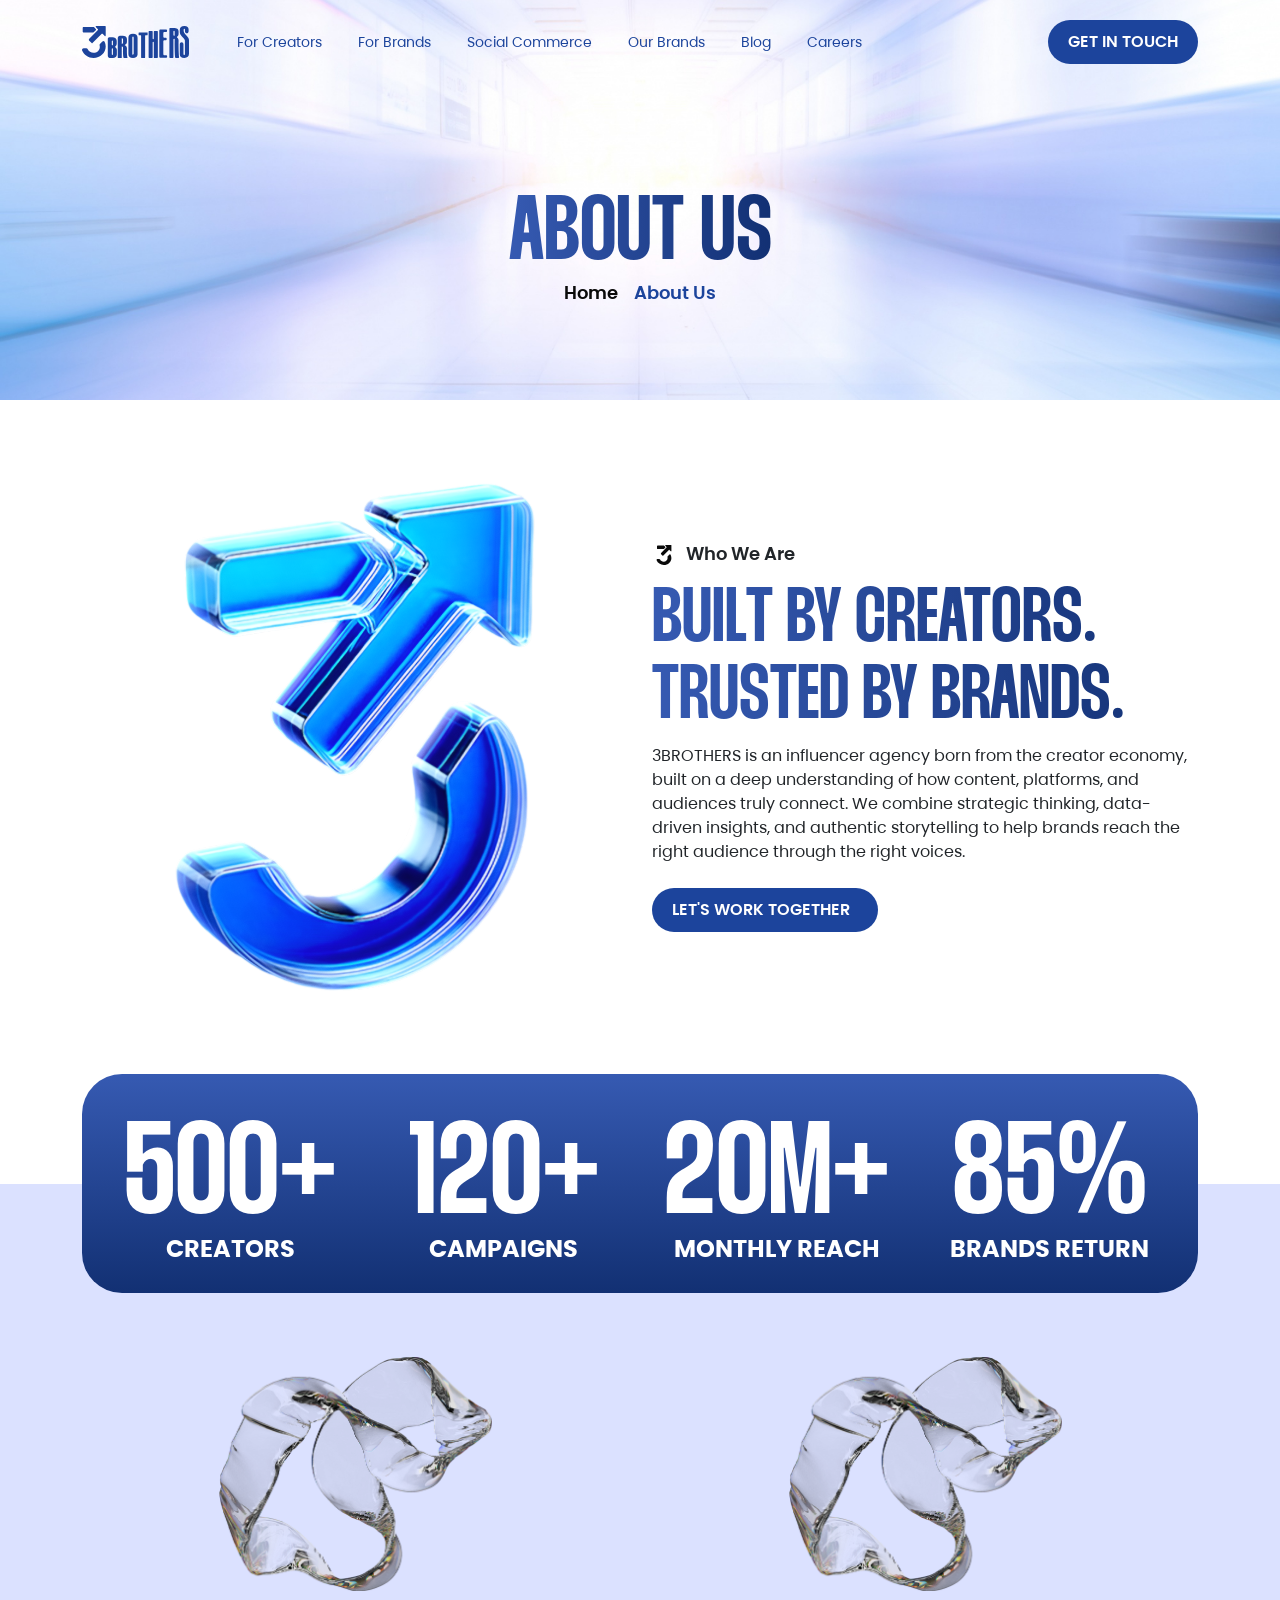
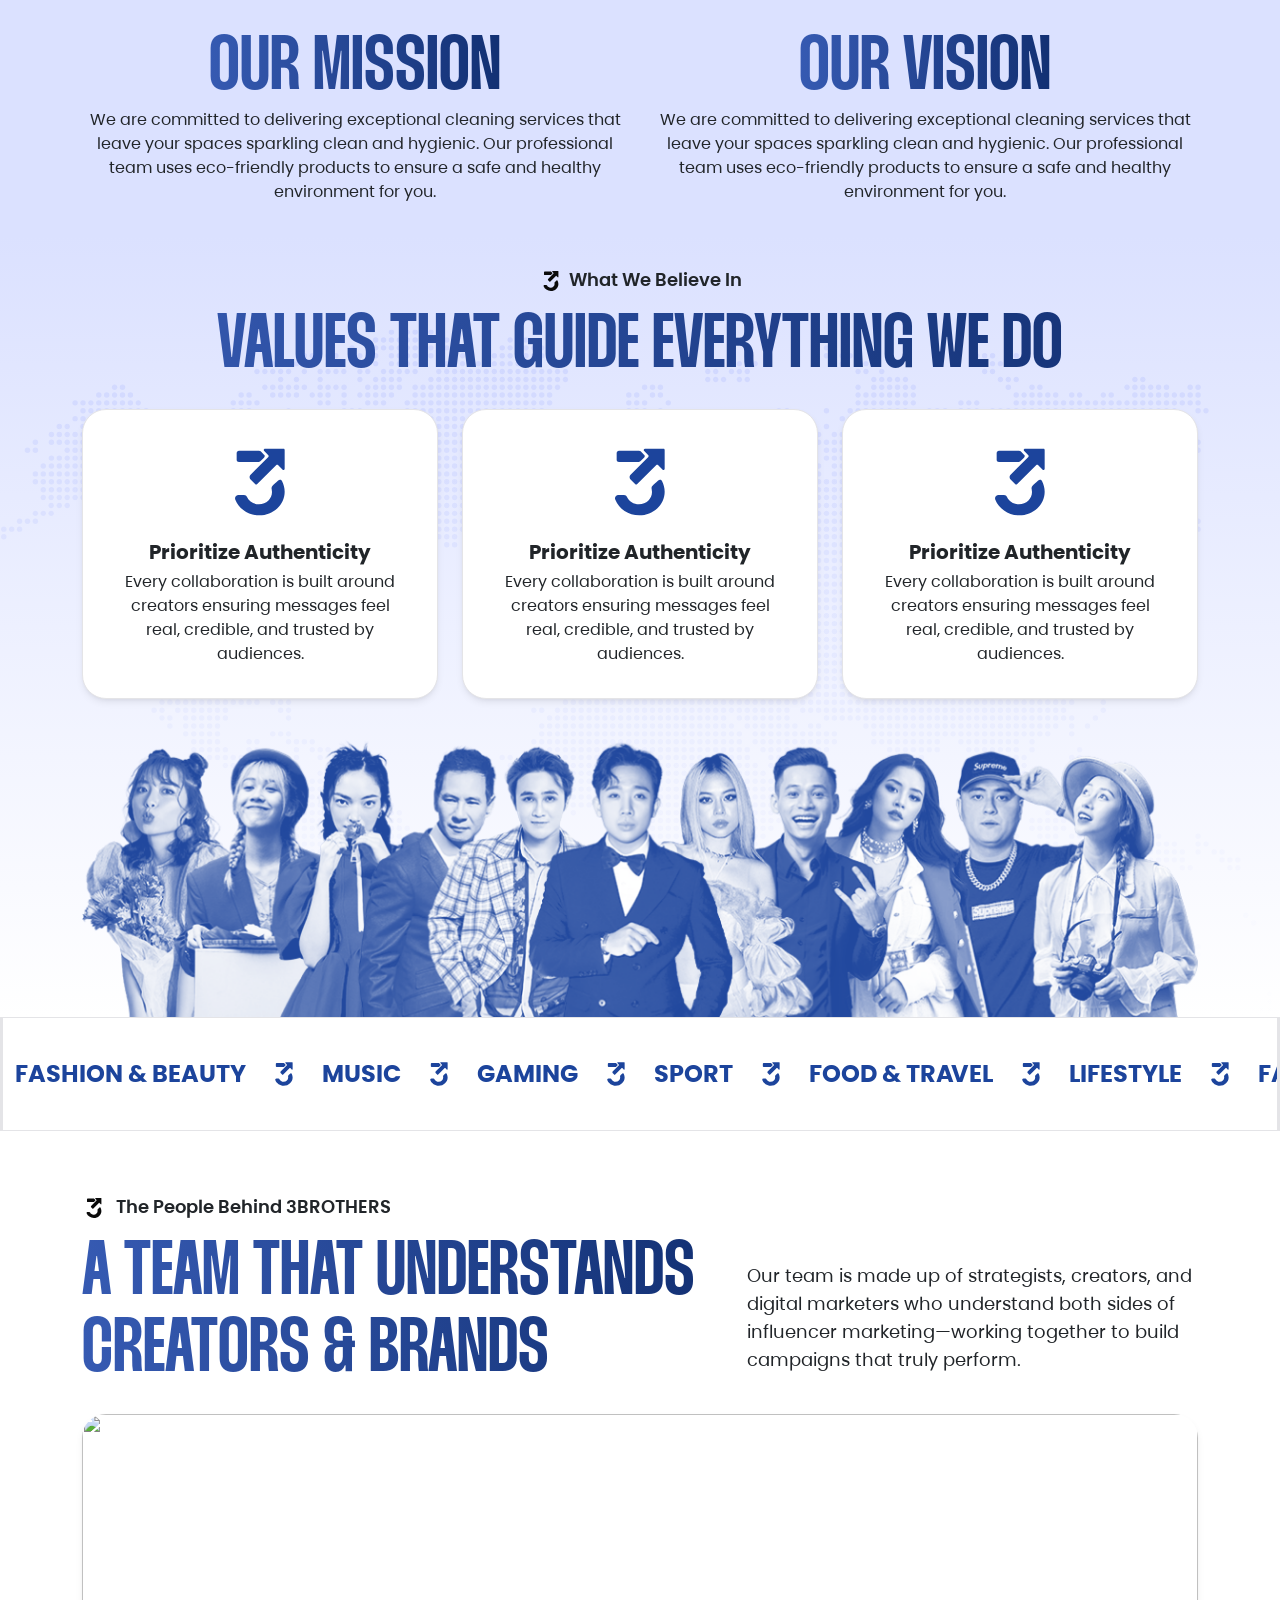
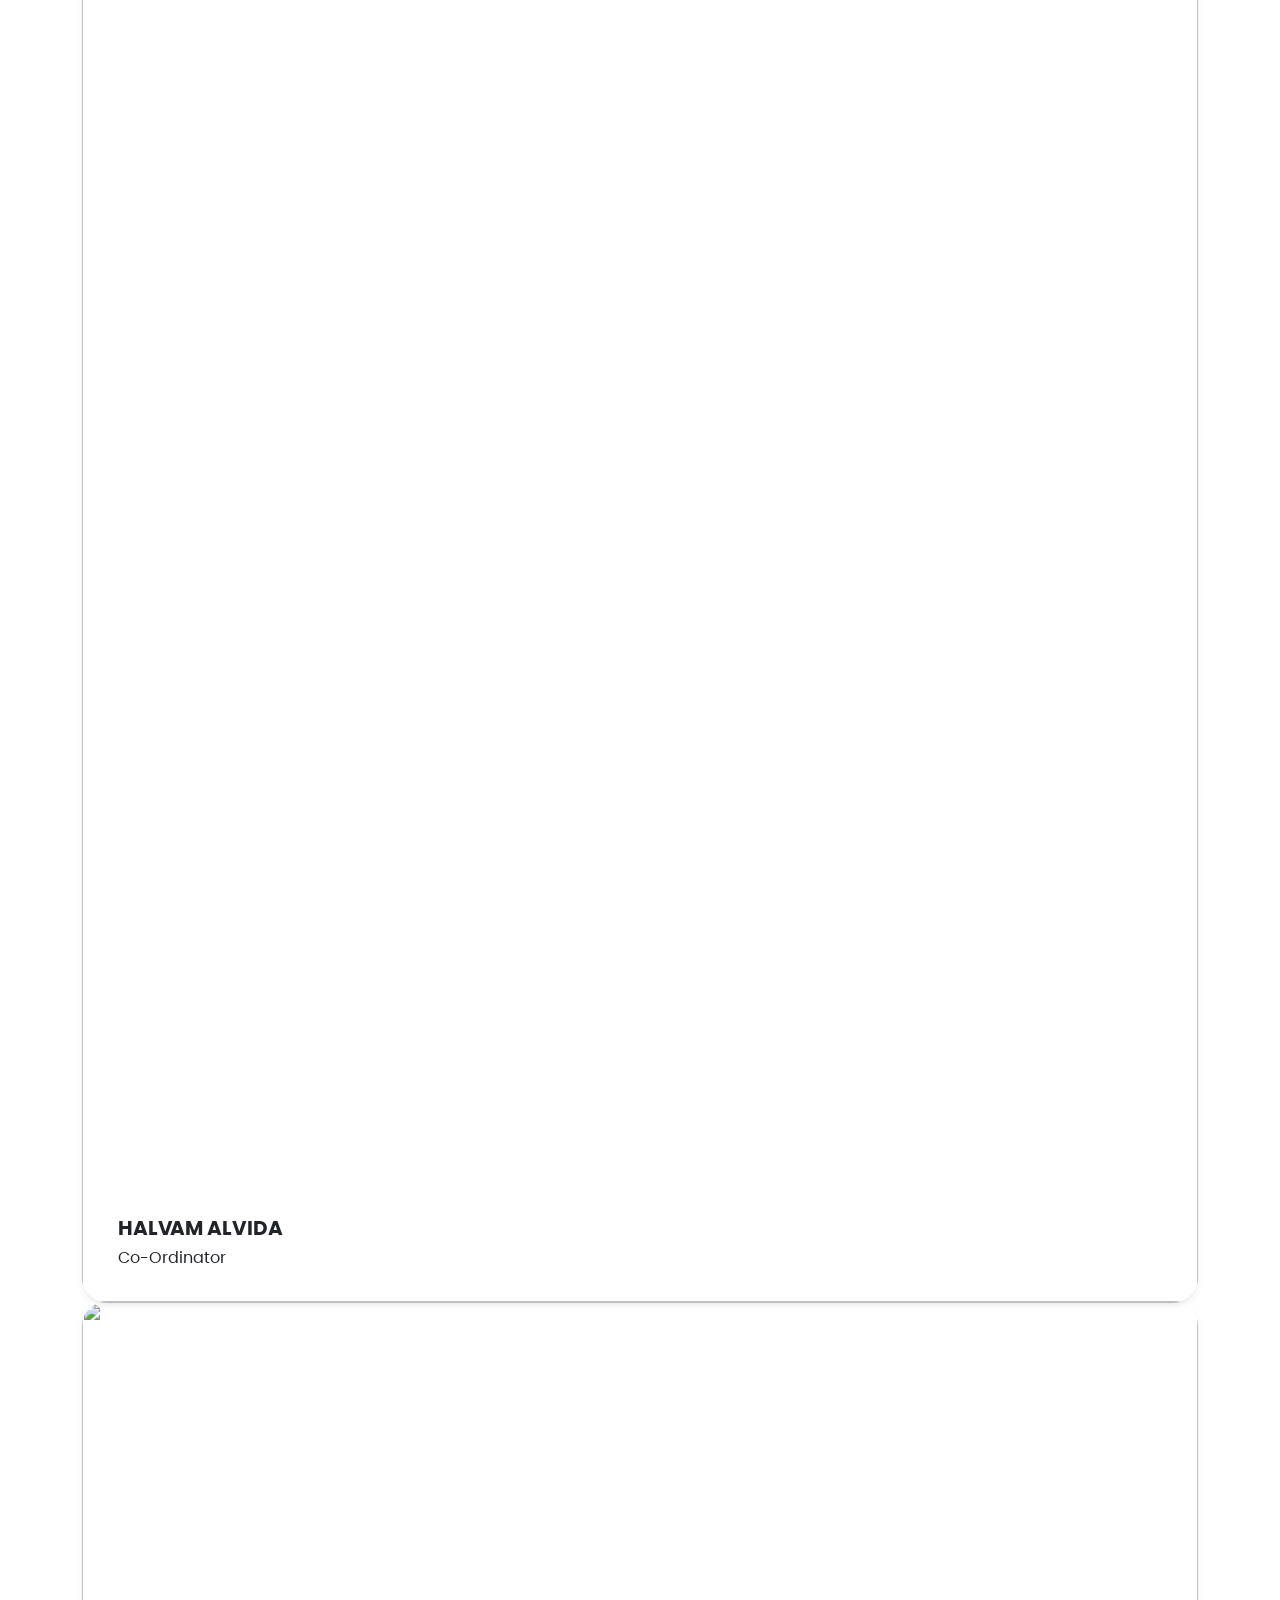
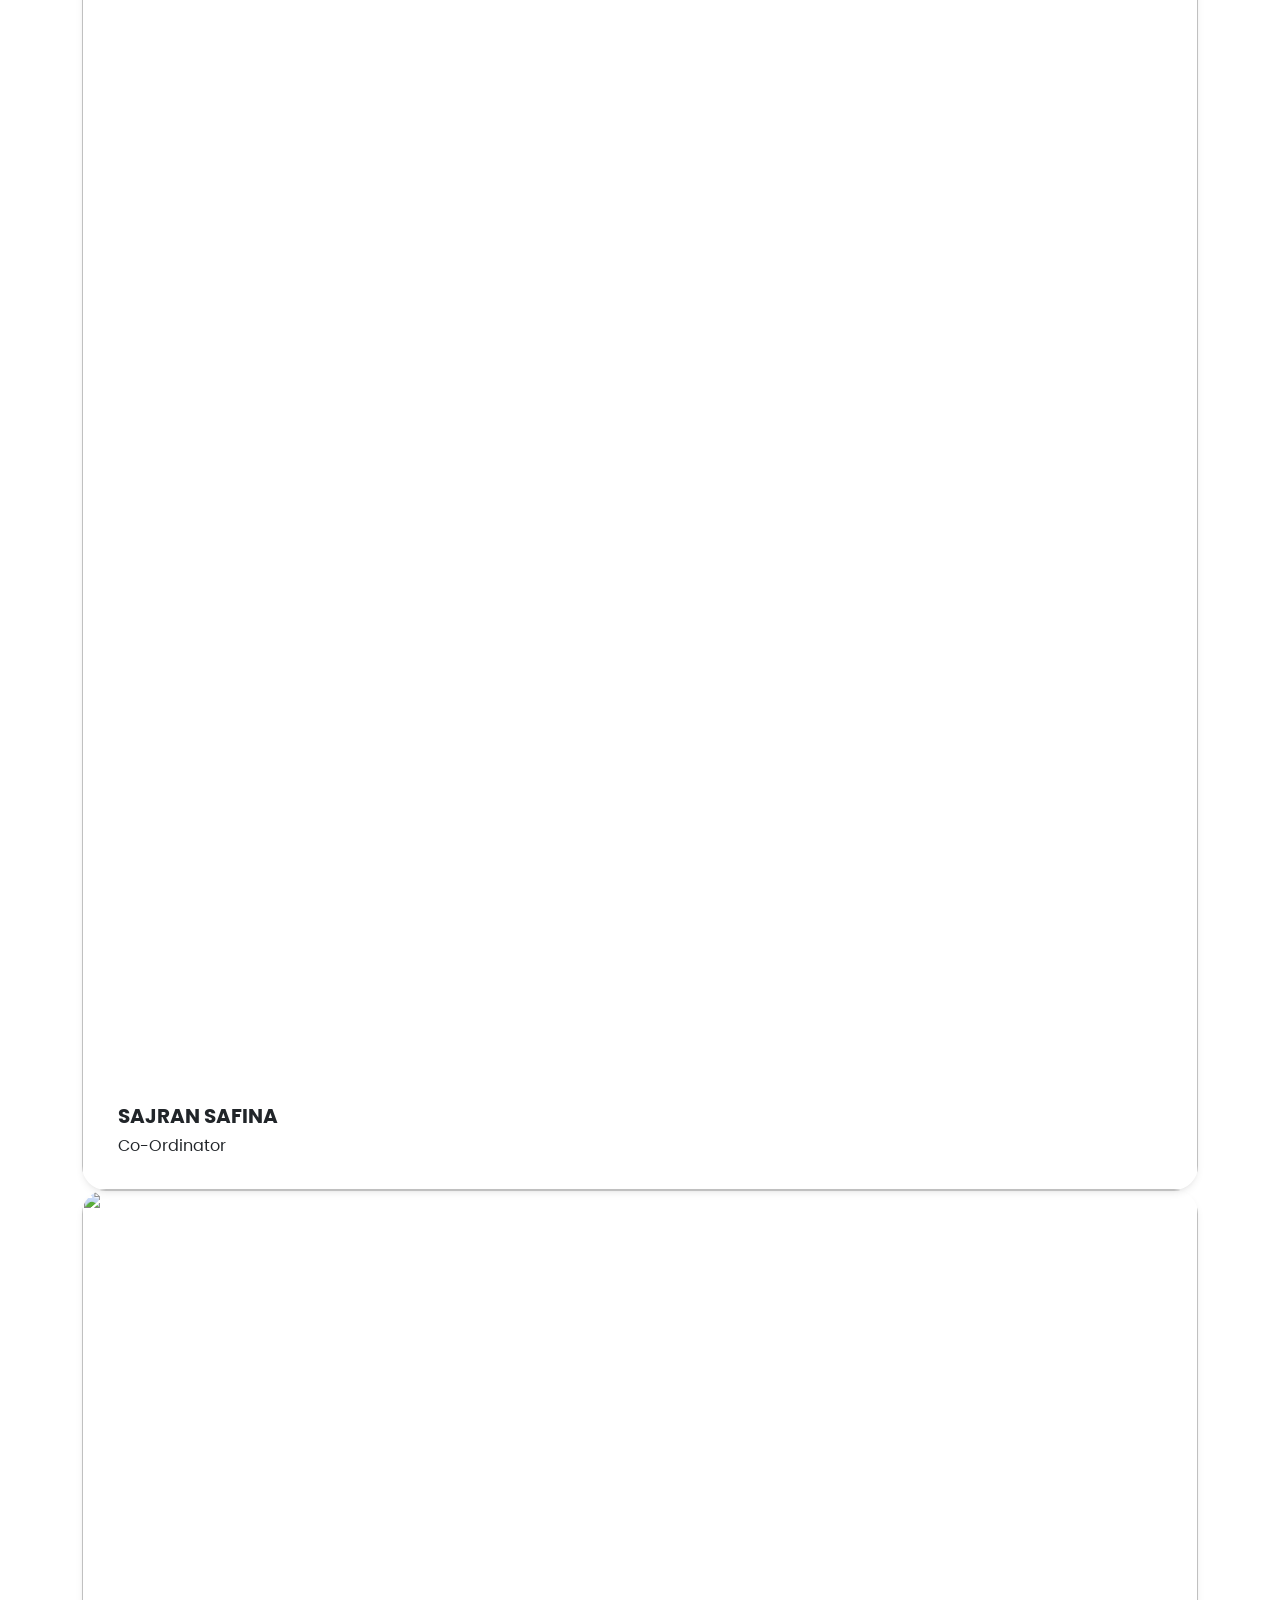
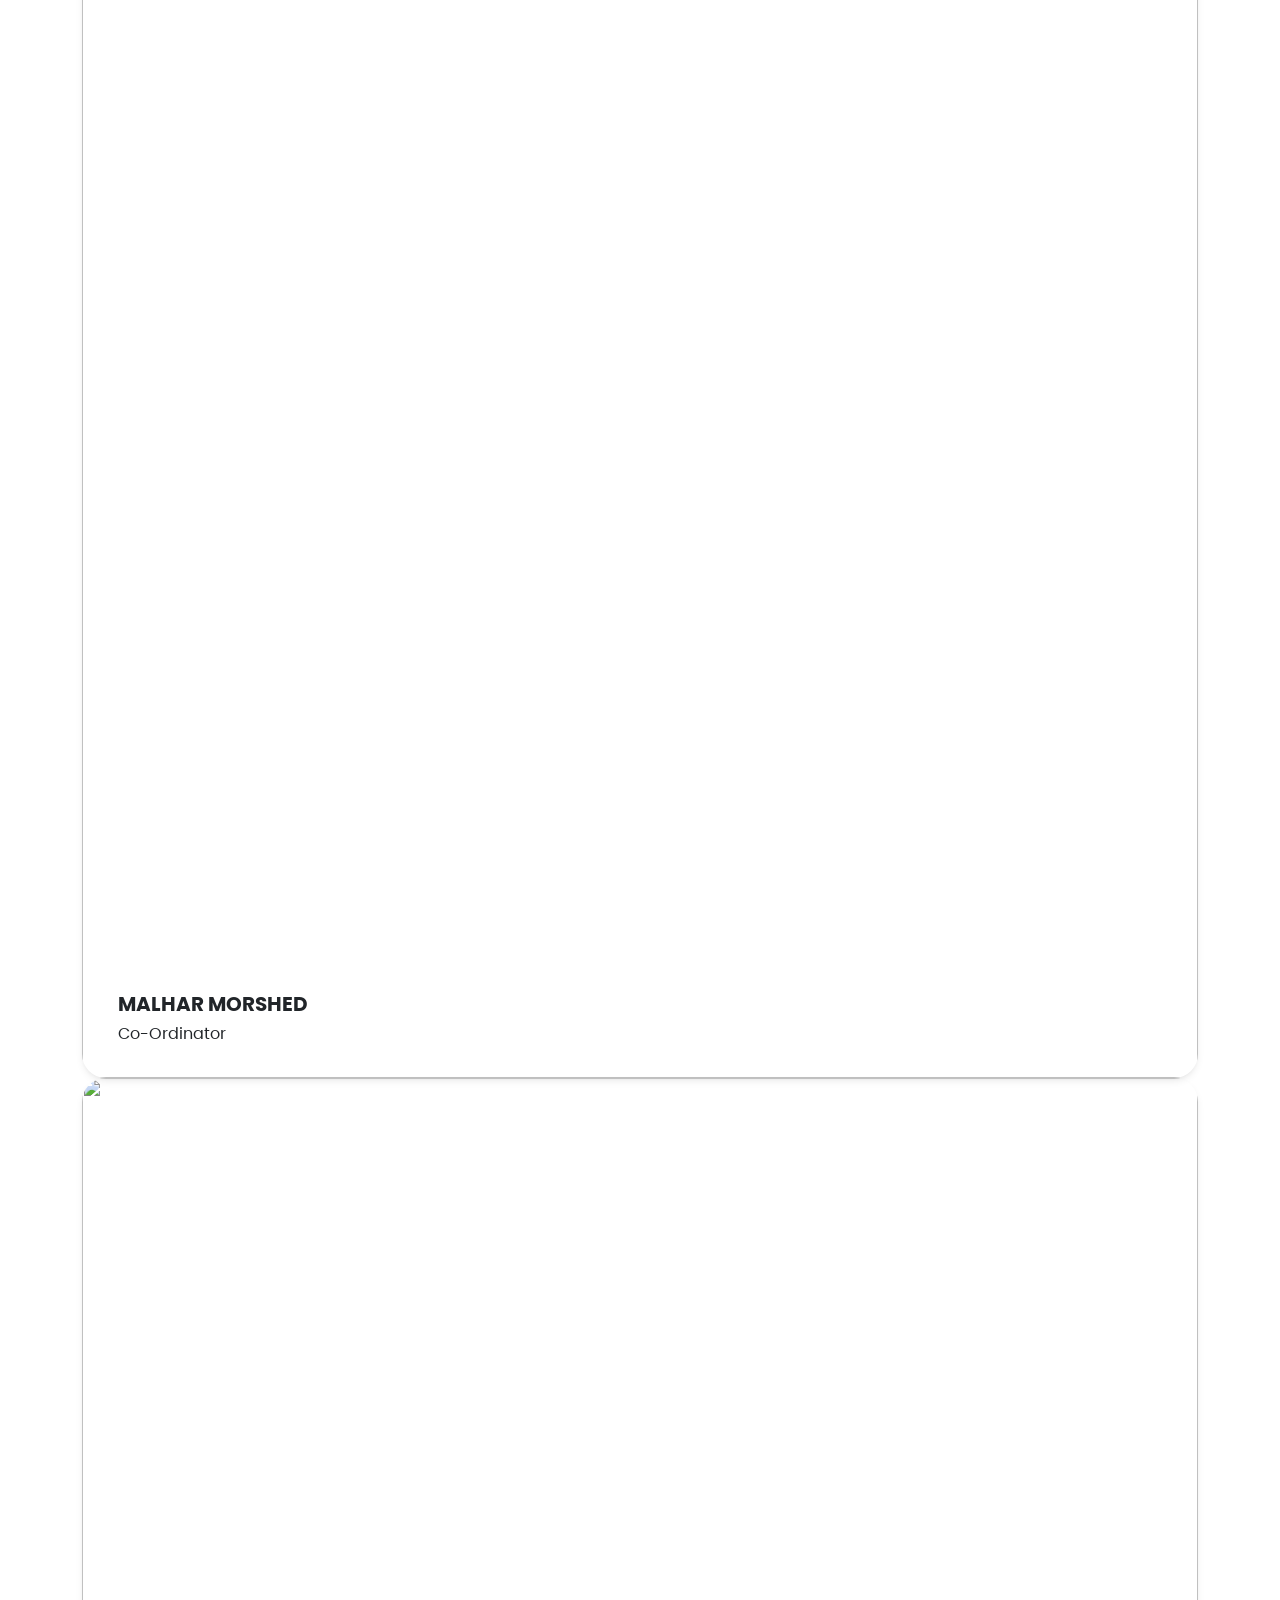
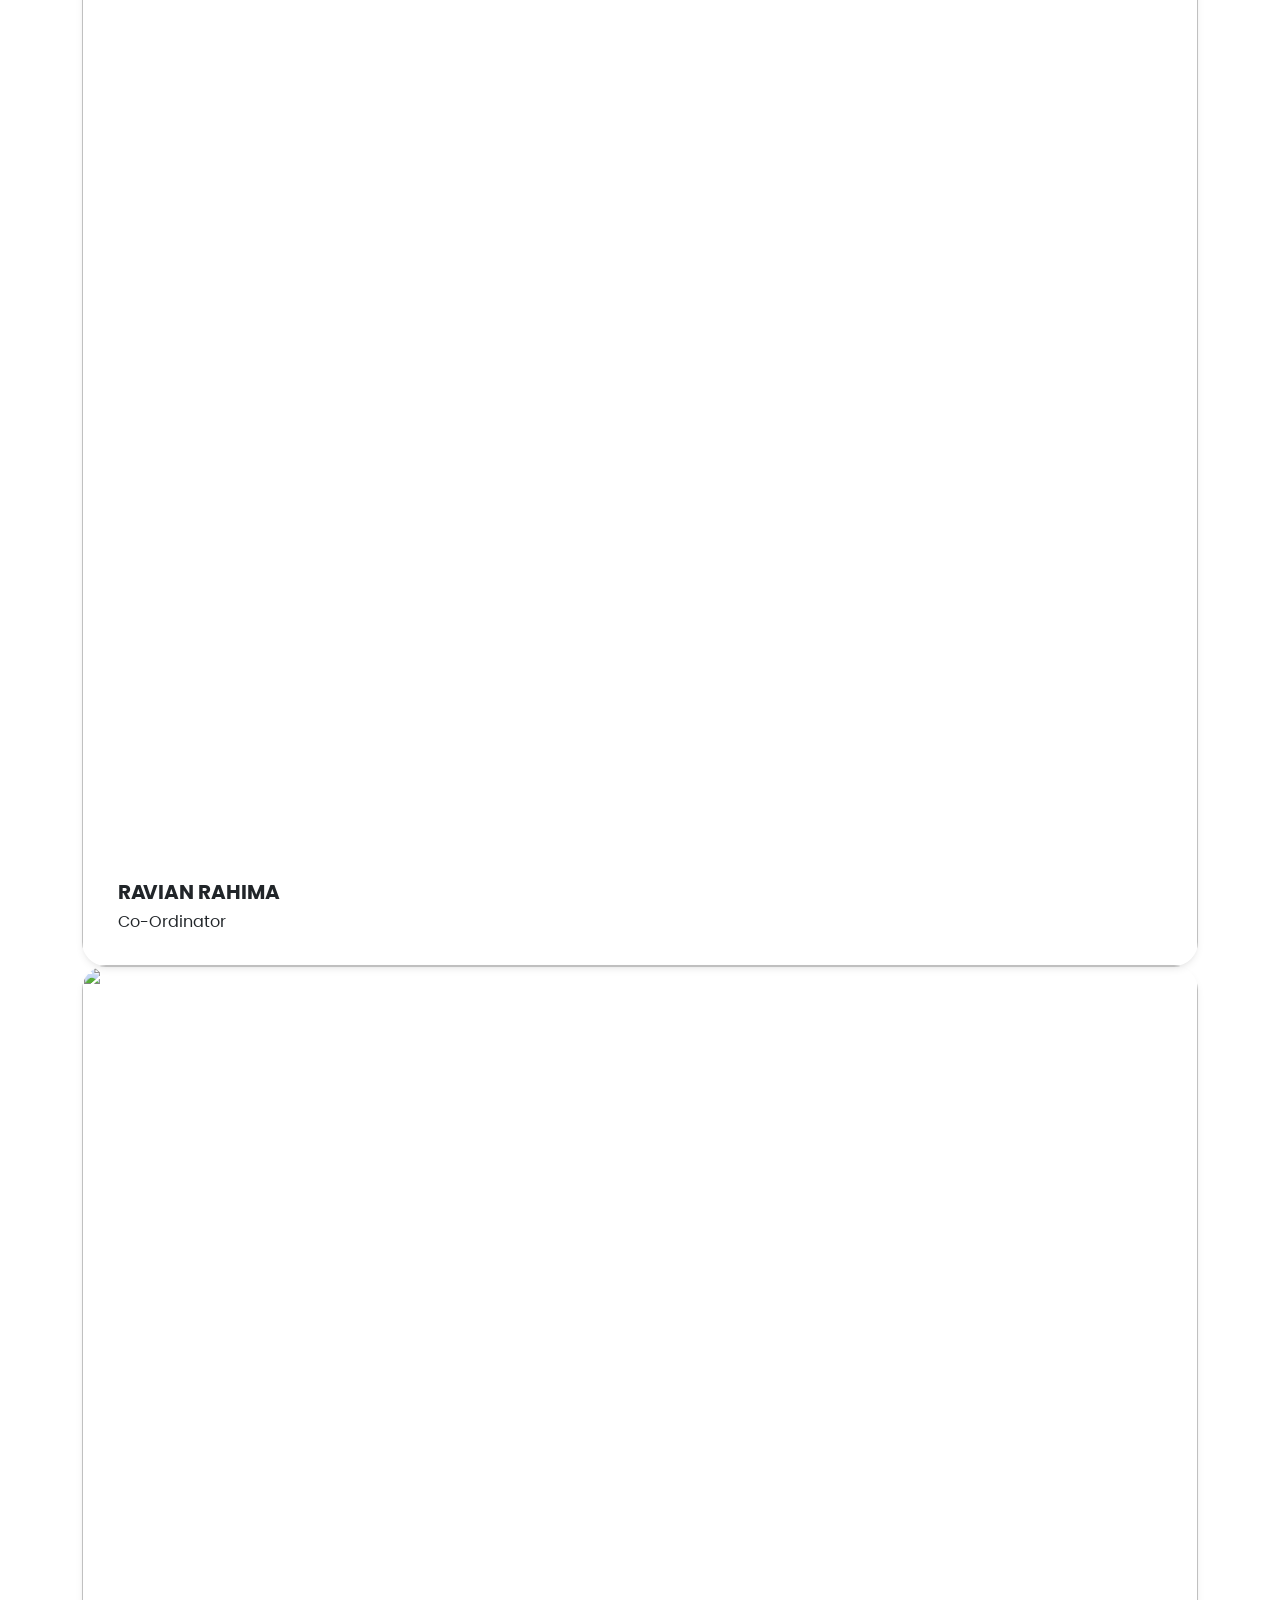
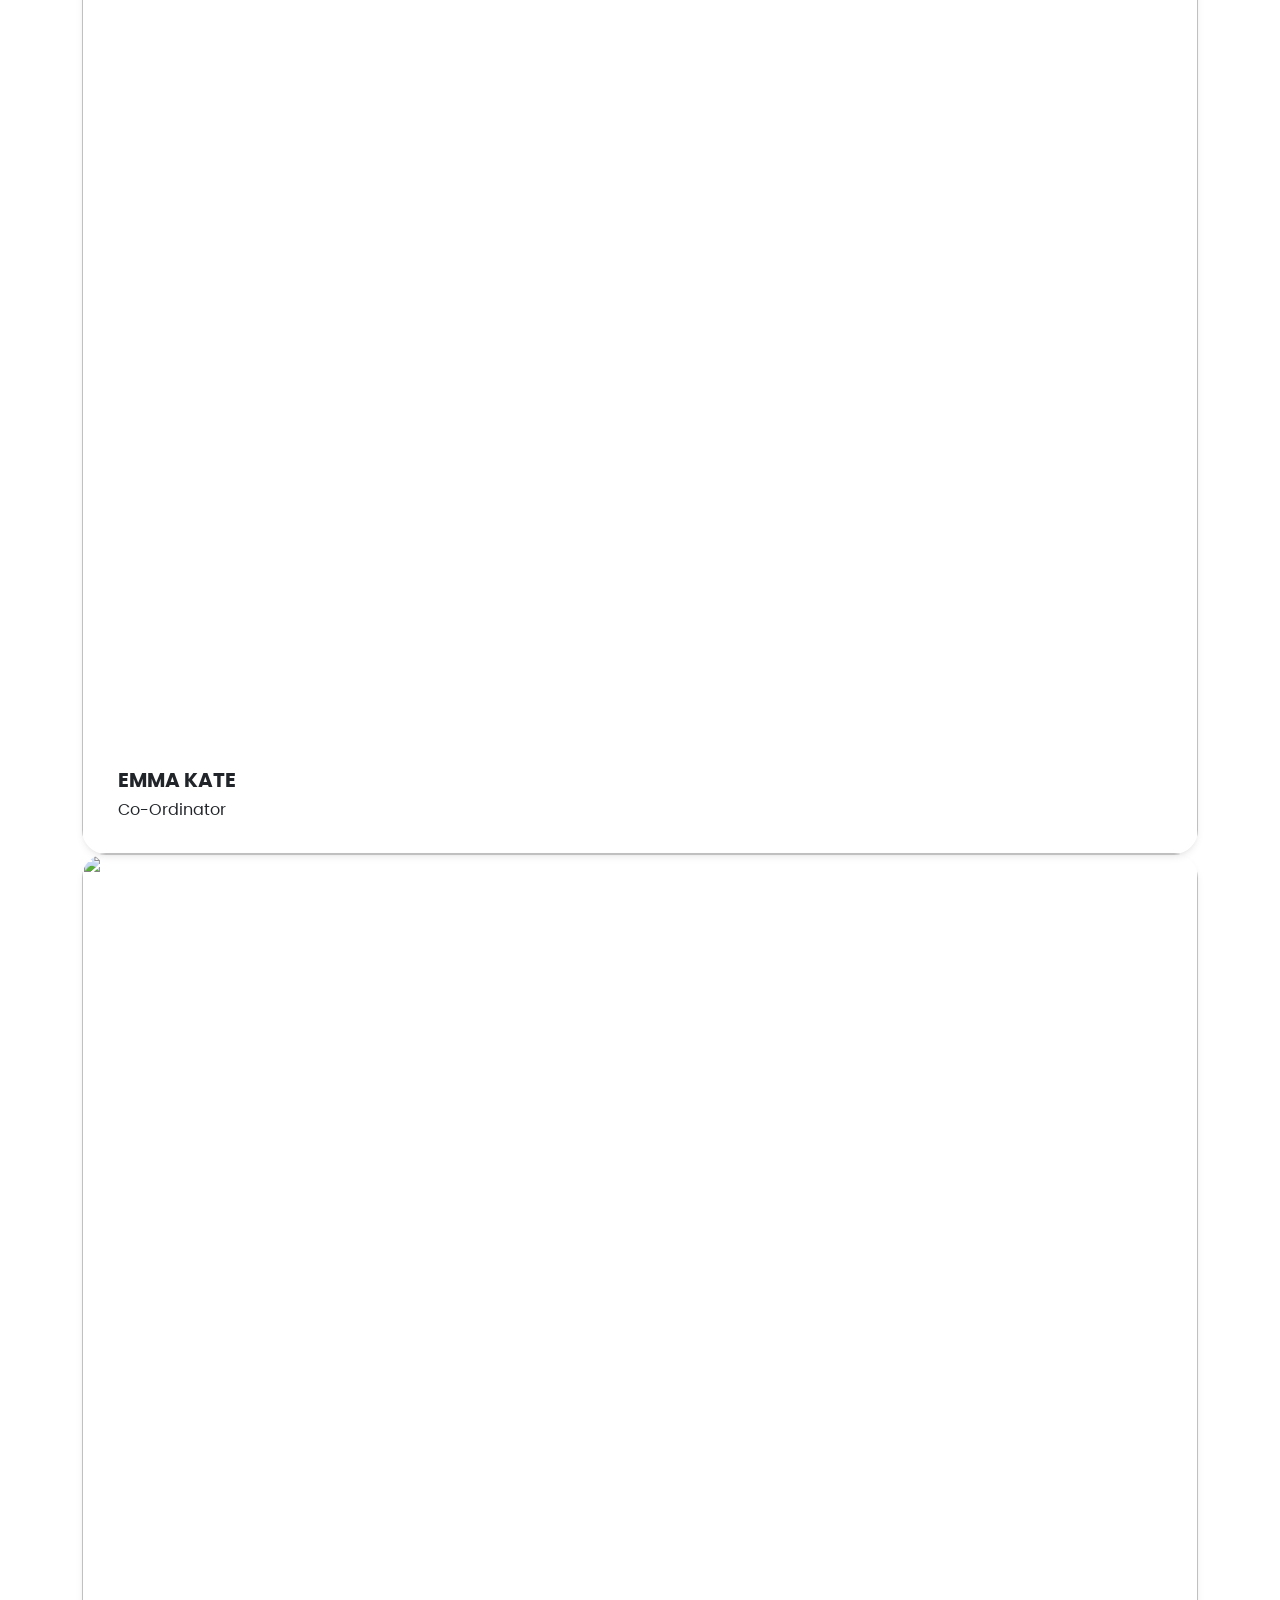
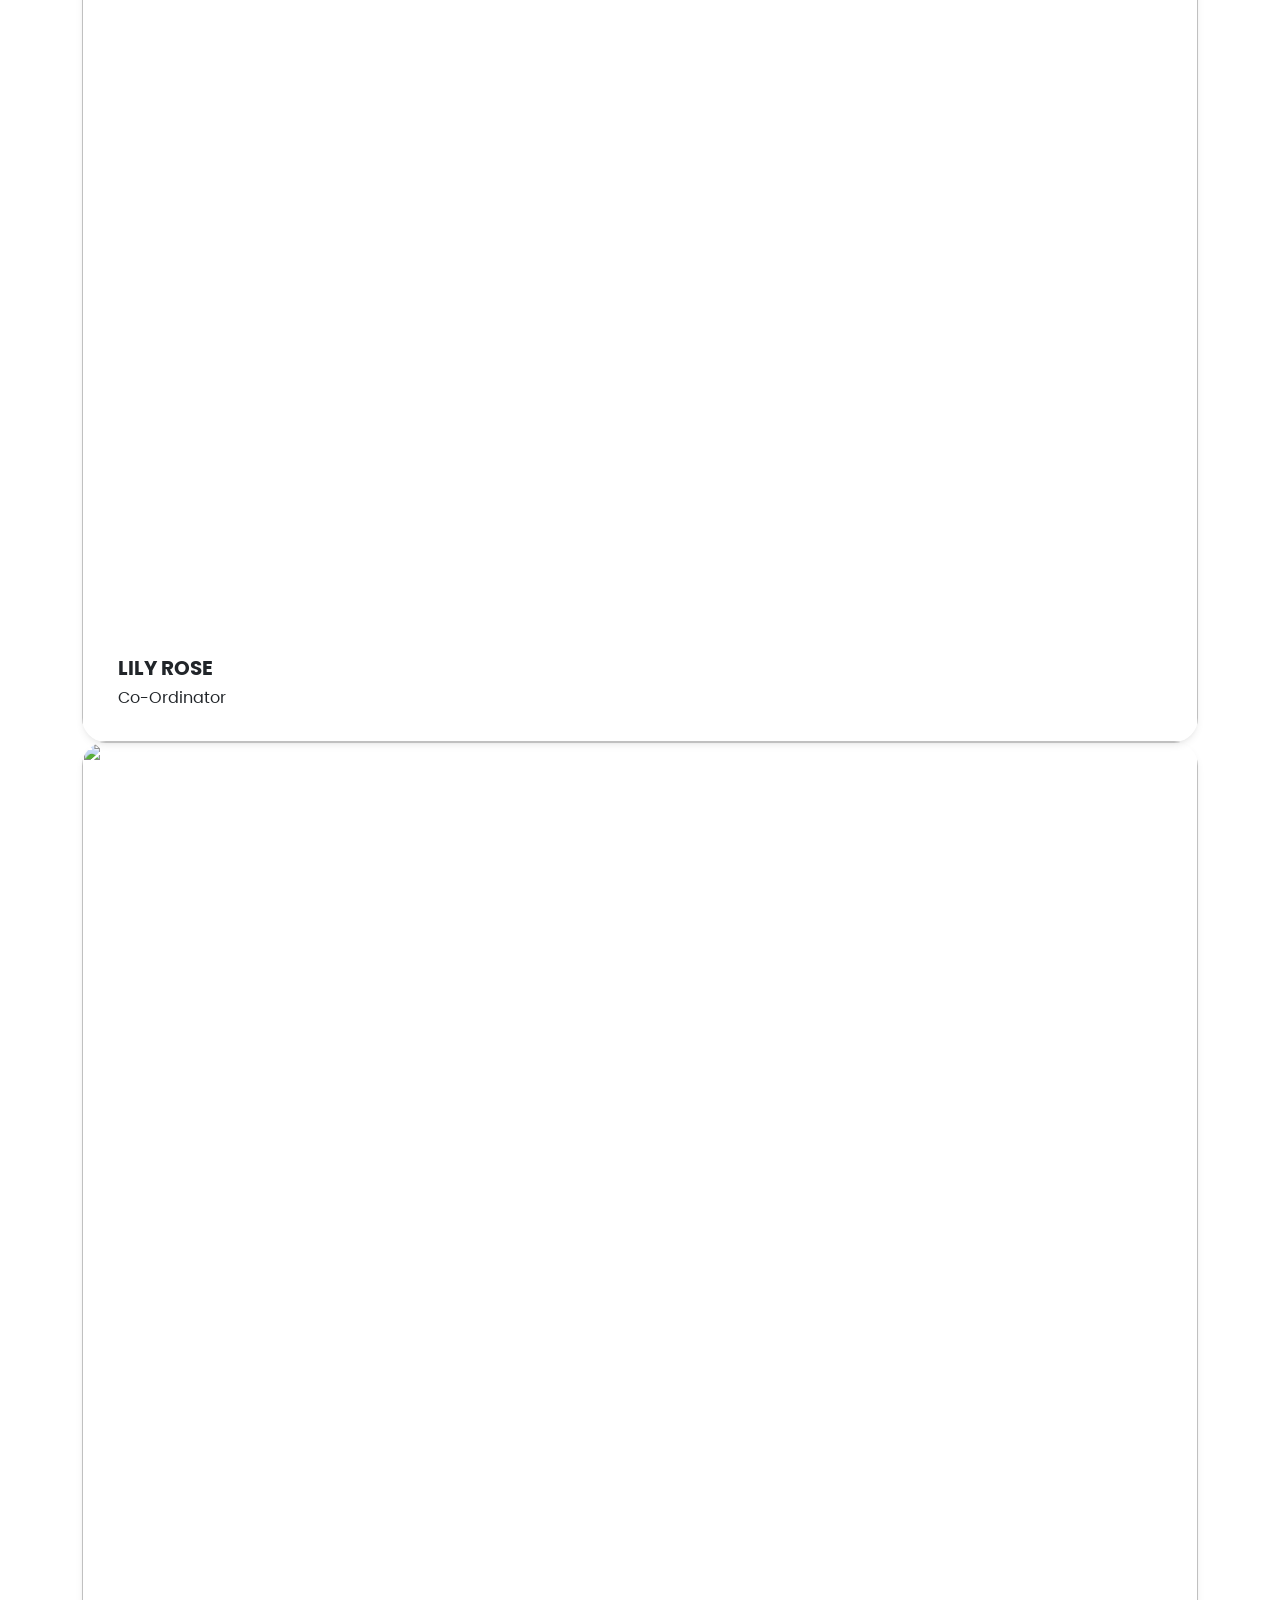
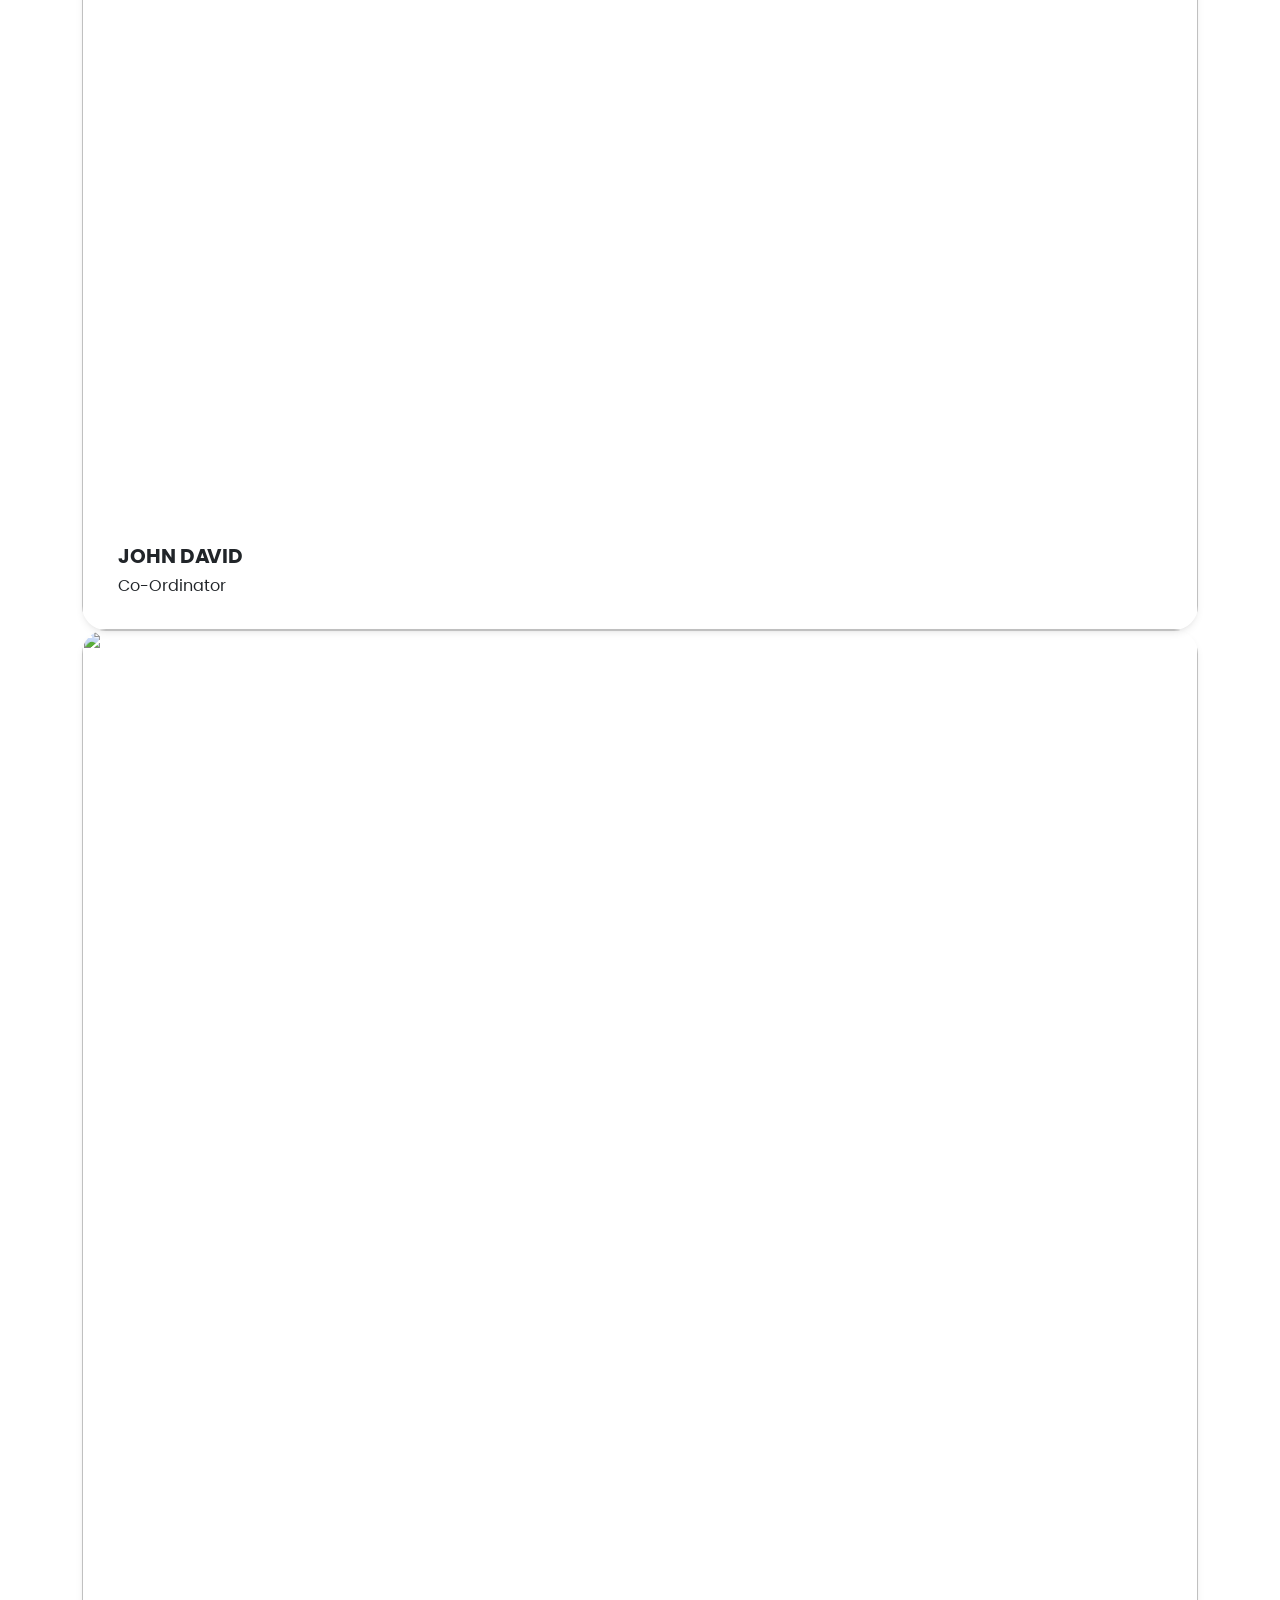
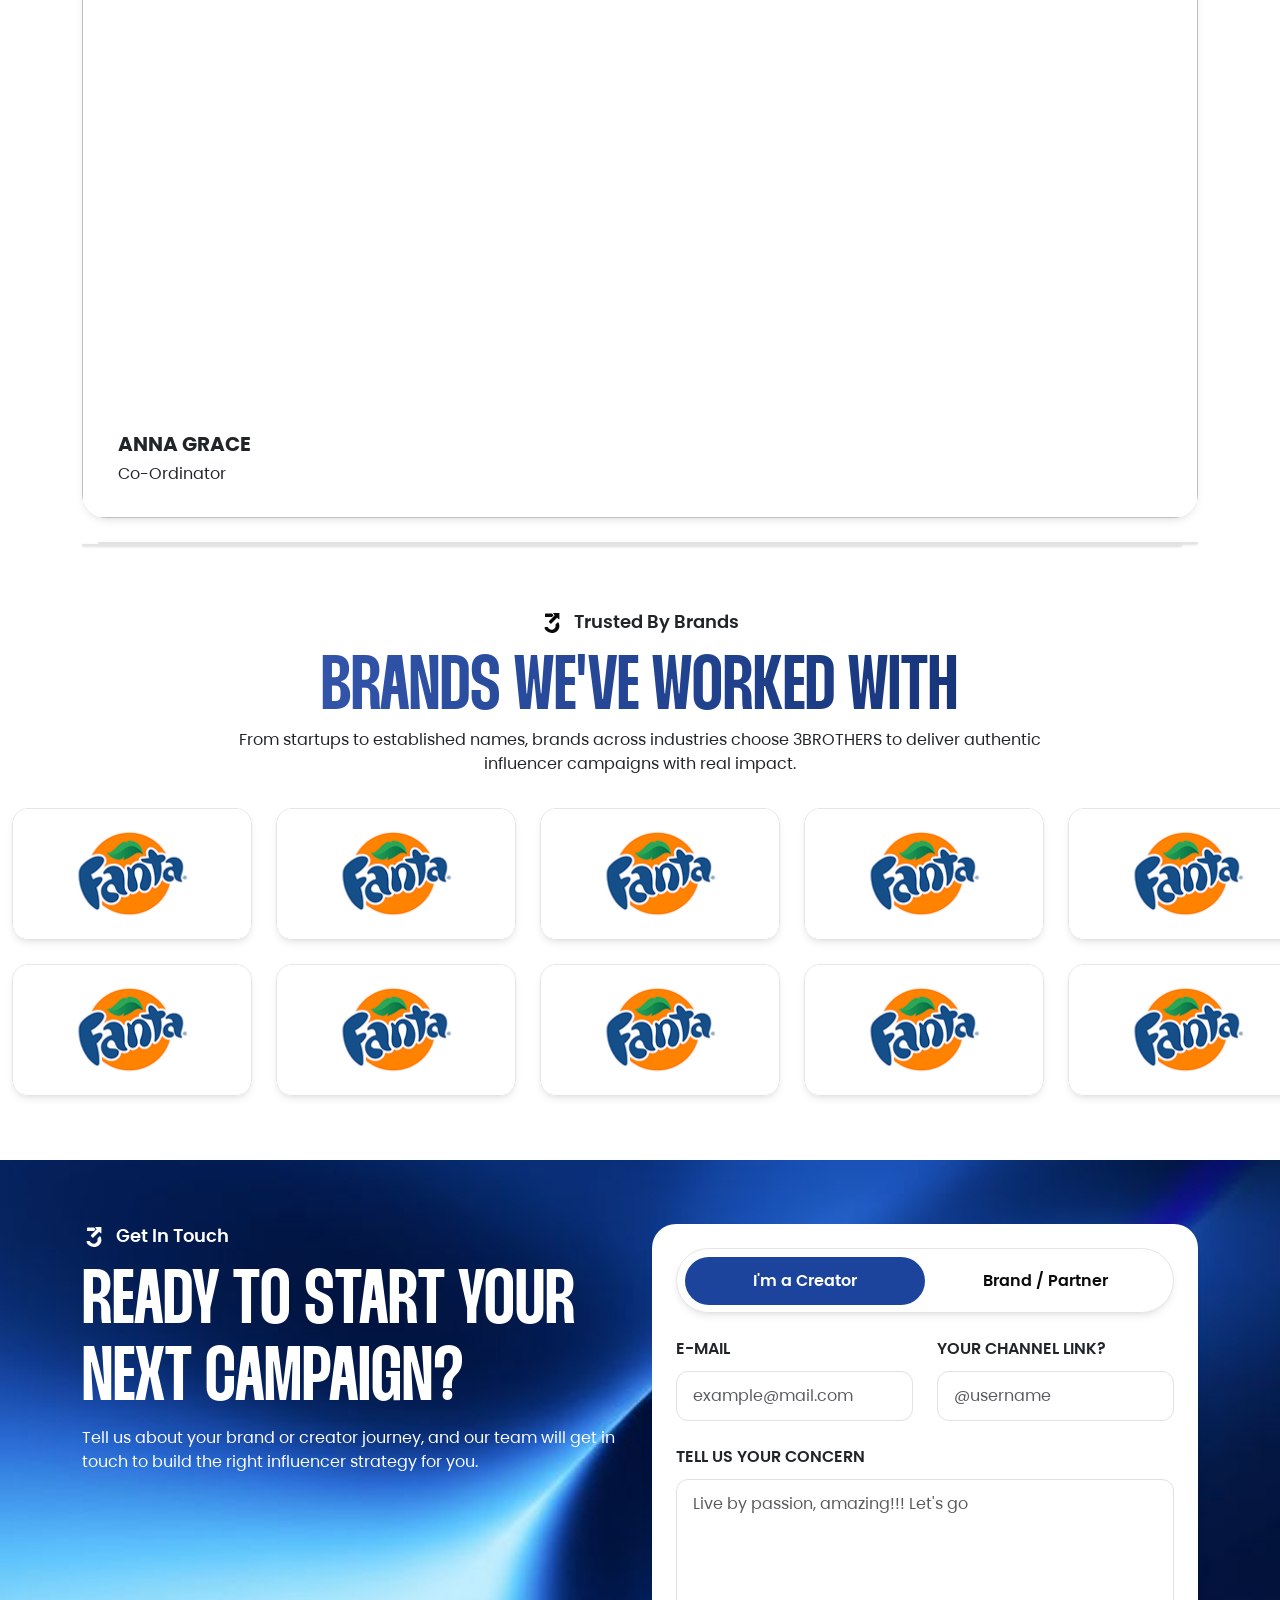
==== about.html @ 5cf60437 "Copy project from local" ====
<!DOCTYPE html>
<html lang="en">
<head>
  <meta charset="UTF-8">
  <meta name="viewport" content="width=device-width, initial-scale=1.0">
  <title>About Us | 3Brothers Media</title>
  <link href="https://cdn.jsdelivr.net/npm/bootstrap@5.2.3/dist/css/bootstrap.min.css" rel="stylesheet" integrity="sha384-rbsA2VBKQhggwzxH7pPCaAqO46MgnOM80zW1RWuH61DGLwZJEdK2Kadq2F9CUG65" crossorigin="anonymous">
  <link rel="stylesheet" href="https://cdn.jsdelivr.net/npm/swiper@12/swiper-bundle.min.css"/>
  <link rel="stylesheet" href="css/style.css">
  <link rel="icon" type="image/png" sizes="32x32" href="/img/favicon-32.png">
  <link rel="icon" type="image/png" sizes="16x16" href="/img/favicon-16.png">
  <link rel="apple-touch-icon" href="/img/apple-touch-icon.png">
  <script src="https://kit.fontawesome.com/91c7529582.js" crossorigin="anonymous"></script>
</head>
<body>
  <!-- Header -->
  <header class="header--blue">
		<div class="container d-flex justify-content-between">
      <div class="d-flex align-items-center">
        <a href="index.html" class="header__logo d-inline-block">
          <img src="img/blue-logo.svg" alt="">
        </a>
        <nav class="header__nav d-none d-xl-block">
          <a href="for-creators.html" class="body-s">For Creators</a>
          <a href="for-brands.html" class="body-s">For Brands</a>
          <a href="social-commerce.html" class="body-s">Social Commerce</a>
          <a href="our-brands.html" class="body-s">Our Brands</a>
          <a href="blogs.html" class="body-s">Blog</a>
          <a href="careers.html" class="body-s">Careers</a>
        </nav>
      </div>
      <div class="d-none d-xl-flex align-items-center">
        <a href="contact.html" class="header__contact label-m btn btn btn-primary">GET IN TOUCH</a>
      </div>
      <button class="header__sidebar-toggle d-block d-xl-none" type="button" data-bs-toggle="offcanvas" data-bs-target="#offcanvasExample" aria-controls="offcanvasExample">
        <i class="fa-solid fa-bars"></i>
      </button>
		</div>
	</header>
  
  <!-- Page Heading -->
  <section class="page-heading">
    <div>
      <h1 class="mb-0 heading-color">About Us</h1>
      <ul class="d-flex justify-content-center gap-2">
        <li><a href="" class="label-l">Home</a></li>
        <li><i class="fa-solid fa-chevron-right"></i></li>
        <li><a href="" class="label-l">About Us</a></li>
      </ul>
    </div>
  </section> 
  
  <!-- About Us -->
  <section class="about-us section-pt-full section-pb-full">
    <div class="container">
      <div class="row gy-4">
        <div class="col-12 col-md-6">
          <img class="w-100" src="img/3d-alpha-logo.png" alt="">
        </div>
        <div class="col-12 col-md-6 d-flex align-items-center">
          <div>
            <span class="label-l eyebrow-text">
              <img src="img/black-logo-icon.svg" alt=""> Who We Are
            </span>
            <h2 class="heading-color">Built by Creators. Trusted by Brands.</h2>
            <p class="mb-4">3BROTHERS is an influencer agency born from the creator economy, built on a deep understanding of how content, platforms, and audiences truly connect. We combine strategic thinking, data-driven insights, and authentic storytelling to help brands reach the right audience through the right voices.</p>
            <a href="contact.html" class="btn btn-primary label-m">LET'S WORK TOGETHER <i class="fa-solid fa-arrow-right"></i></a>
          </div>
        </div>
      </div>
    </div>
  </section>
  
  <!-- Stats -->
  <section class="stats stats--about">
    <div class="container">
      <div class="row">
        <div class="col-12">
          <div class="stats__wrapper">
            <div class="row gy-5">
              <div class="col-12 col-sm-6 col-xl-3">
                <div class="stats__item">
                  <span class="display-m d-block text-center">500+</span>
                  <span class="title-l d-block text-center">CREATORS</span>
                </div>
              </div>
              <div class="col-12 col-sm-6 col-xl-3">
                <div class="stats__item">
                  <span class="display-m d-block text-center">120+</span>
                  <span class="title-l d-block text-center">CAMPAIGNS</span>
                </div>
              </div>
              <div class="col-12 col-sm-6 col-xl-3">
                <div class="stats__item">
                  <span class="display-m d-block text-center">20M+</span>
                  <span class="title-l d-block text-center">MONTHLY REACH</span>
                </div>
              </div>
              <div class="col-12 col-sm-6 col-xl-3">
                <div class="stats__item">
                  <span class="display-m d-block text-center">85%</span>
                  <span class="title-l d-block text-center">BRANDS RETURN</span>
                </div>
              </div>
            </div>
          </div>
        </div>
      </div>
    </div>
  </section>
  
  <!-- Mission & Vision -->
  <section class="mission-vision section-pt-full section-pb-half">
    <div class="container">
      <div class="row gy-4">
        <div class="col-12 col-md-6">
          <div class="d-flex flex-column align-items-center">
            <img src="img/dispersion-glass-25.png" alt="">
            <h2 class="mb-0 heading-color">OUR MISSION</h2>
            <p class="text-center">We are committed to delivering exceptional cleaning services that leave your spaces sparkling clean and hygienic. Our professional team uses eco-friendly products to ensure a safe and healthy environment for you.</p>
          </div>
        </div>
        <div class="col-12 col-md-6">
          <div class="d-flex flex-column align-items-center">
            <img src="img/dispersion-glass-25.png" alt="">
            <h2 class="mb-0 heading-color">OUR VISION</h2>
            <p class="text-center">We are committed to delivering exceptional cleaning services that leave your spaces sparkling clean and hygienic. Our professional team uses eco-friendly products to ensure a safe and healthy environment for you.</p>
          </div>
        </div>
      </div>
    </div>
  </section>
  
  <!-- Core Values -->
  <section class="core-values section-pt-half position-relative overflow-hidden">
    <div class="container position-relative">
      <div class="row">
        <div class="col-12">
          <div class="mb-4">
            <span class="label-l eyebrow-text text-center">
              <img src="img/black-logo-icon.svg" alt="">What We Believe In
            </span>
            <h2 class="text-center heading-color mb-0">Values That Guide Everything We Do</h2>
          </div>
        </div>
      </div>
      <div class="row gy-4">
        <div class="col-12 col-md-6 col-xl-4">
          <div class="core-values__card">
            <img src="img/blue-logo-icon.svg" alt="">
            <span class="title-m">Prioritize Authenticity</span>
            <p>Every collaboration is built around creators ensuring messages feel real, credible, and trusted by audiences.</p>
          </div>
        </div>
        <div class="col-12 col-md-6 col-xl-4">
          <div class="core-values__card">
            <img src="img/blue-logo-icon.svg" alt="">
            <span class="title-m">Prioritize Authenticity</span>
            <p>Every collaboration is built around creators ensuring messages feel real, credible, and trusted by audiences.</p>
          </div>
        </div>
        <div class="col-12 col-md-6 col-xl-4">
          <div class="core-values__card">
            <img src="img/blue-logo-icon.svg" alt="">
            <span class="title-m">Prioritize Authenticity</span>
            <p>Every collaboration is built around creators ensuring messages feel real, credible, and trusted by audiences.</p>
          </div>
        </div>
        <div class="col-12">
          <img class="core-values__img" src="img/creators.png" alt="">
        </div>
      </div>
    </div>
    <img class="core-values__decor" src="img/map-black.svg" alt="">
  </section>
  
  <!-- Marquee -->
  <div class="text-icon-marquee marquee marquee-right overflow-hidden">
    <div class="marquee-track">
      <div class="marquee-item">
        <span class="title-l">FASHION & BEAUTY</span>
        <img src="img/blue-logo-icon.svg" alt="">
      </div>
      <div class="marquee-item">
        <span class="title-l">MUSIC</span>
        <img src="img/blue-logo-icon.svg" alt="">
      </div>
      <div class="marquee-item">
        <span class="title-l">GAMING</span>
        <img src="img/blue-logo-icon.svg" alt="">
      </div>
      <div class="marquee-item">
        <span class="title-l">SPORT</span>
        <img src="img/blue-logo-icon.svg" alt="">
      </div>
      <div class="marquee-item">
        <span class="title-l">FOOD & TRAVEL</span>
        <img src="img/blue-logo-icon.svg" alt="">
      </div>
      <div class="marquee-item">
        <span class="title-l">LIFESTYLE</span>
        <img src="img/blue-logo-icon.svg" alt="">
      </div>
      <div class="marquee-item">
        <span class="title-l">FASHION & BEAUTY</span>
        <img src="img/blue-logo-icon.svg" alt="">
      </div>
      <div class="marquee-item">
        <span class="title-l">MUSIC</span>
        <img src="img/blue-logo-icon.svg" alt="">
      </div>
      <div class="marquee-item">
        <span class="title-l">GAMING</span>
        <img src="img/blue-logo-icon.svg" alt="">
      </div>
      <div class="marquee-item">
        <span class="title-l">SPORT</span>
        <img src="img/blue-logo-icon.svg" alt="">
      </div>
      <div class="marquee-item">
        <span class="title-l">FOOD & TRAVEL</span>
        <img src="img/blue-logo-icon.svg" alt="">
      </div>
      <div class="marquee-item">
        <span class="title-l">LIFESTYLE</span>
        <img src="img/blue-logo-icon.svg" alt="">
      </div>
    </div>
  </div>
  
  <!-- Our Team -->
  <section class="our-team section-pt-full section-pb-half overflow-hidden">
    <div class="container">
      <div class="row mb-3">
        <div class="col-12 col-lg-6 col-xl-7">
          <span class="label-l eyebrow-text">
            <img src="img/black-logo-icon.svg" alt=""> The People Behind 3BROTHERS
          </span>
          <h2 class="heading-color">A Team That Understands Creators & Brands</h2>
        </div>
        <div class="col-12 col-lg-6 col-xl-5 d-flex align-items-end">
          <p class="mb-4 body-l">Our team is made up of strategists, creators, and digital marketers who understand both sides of influencer marketing—working together to build campaigns that truly perform.</p>
        </div>
      </div>
      <div class="swiper our-team__swiper overflow-visible">
        <div class="swiper-wrapper">
          <div class="swiper-slide">
            <div class="team-card">
              <img src="https://wp.aqlova.com/pixora/creative-agency-classic/wp-content/uploads/sites/27/2025/09/team-1.jpg" alt="">
              <div class="team-card__info">
                <h3 class="title-m mb-1">Halvam Alvida</h3>
                <p>Co-Ordinator</p>
              </div>
              <div class="team-card__links">
                <a href="#"><i class="fa-brands fa-facebook"></i></a>
                <a href="#"><i class="fa-brands fa-instagram"></i></a>
                <a href="#"><i class="fa-brands fa-linkedin-in"></i></a>
              </div>
            </div>
          </div>
          <div class="swiper-slide">
            <div class="team-card">
              <img src="https://wp.aqlova.com/pixora/creative-agency-classic/wp-content/uploads/sites/27/2025/09/team-2.jpg" alt="">
              <div class="team-card__info">
                <h3 class="title-m mb-1">Sajran Safina</h3>
                <p>Co-Ordinator</p>
              </div>
              <div class="team-card__links">
                <a href="#"><i class="fa-brands fa-facebook"></i></a>
                <a href="#"><i class="fa-brands fa-instagram"></i></a>
                <a href="#"><i class="fa-brands fa-linkedin-in"></i></a>
              </div>
            </div>
          </div>
          <div class="swiper-slide">
            <div class="team-card">
              <img src="https://wp.aqlova.com/pixora/creative-agency-classic/wp-content/uploads/sites/27/2025/09/team-3.jpg" alt="">
              <div class="team-card__info">
                <h3 class="title-m mb-1">Malhar Morshed</h3>
                <p>Co-Ordinator</p>
              </div>
              <div class="team-card__links">
                <a href="#"><i class="fa-brands fa-facebook"></i></a>
                <a href="#"><i class="fa-brands fa-instagram"></i></a>
                <a href="#"><i class="fa-brands fa-linkedin-in"></i></a>
              </div>
            </div>
          </div>
          <div class="swiper-slide">
            <div class="team-card">
              <img src="https://wp.aqlova.com/pixora/creative-agency-classic/wp-content/uploads/sites/27/2025/09/team-4.jpg" alt="">
              <div class="team-card__info">
                <h3 class="title-m mb-1">Ravian Rahima</h3>
                <p>Co-Ordinator</p>
              </div>
              <div class="team-card__links">
                <a href="#"><i class="fa-brands fa-facebook"></i></a>
                <a href="#"><i class="fa-brands fa-instagram"></i></a>
                <a href="#"><i class="fa-brands fa-linkedin-in"></i></a>
              </div>
            </div>
          </div>
          <div class="swiper-slide">
            <div class="team-card">
              <img src="https://wp.aqlova.com/pixora/creative-agency-classic/wp-content/uploads/sites/27/2025/10/team-5.jpg" alt="">
              <div class="team-card__info">
                <h3 class="title-m mb-1">Emma Kate</h3>
                <p>Co-Ordinator</p>
              </div>
              <div class="team-card__links">
                <a href="#"><i class="fa-brands fa-facebook"></i></a>
                <a href="#"><i class="fa-brands fa-instagram"></i></a>
                <a href="#"><i class="fa-brands fa-linkedin-in"></i></a>
              </div>
            </div>
          </div>
          <div class="swiper-slide">
            <div class="team-card">
              <img src="https://wp.aqlova.com/pixora/creative-agency-classic/wp-content/uploads/sites/27/2025/10/team-7.jpg" alt="">
              <div class="team-card__info">
                <h3 class="title-m mb-1">Lily Rose</h3>
                <p>Co-Ordinator</p>
              </div>
              <div class="team-card__links">
                <a href="#"><i class="fa-brands fa-facebook"></i></a>
                <a href="#"><i class="fa-brands fa-instagram"></i></a>
                <a href="#"><i class="fa-brands fa-linkedin-in"></i></a>
              </div>
            </div>
          </div>
          <div class="swiper-slide">
            <div class="team-card">
              <img src="https://wp.aqlova.com/pixora/creative-agency-classic/wp-content/uploads/sites/27/2025/10/team-8.jpg" alt="">
              <div class="team-card__info">
                <h3 class="title-m mb-1">John David</h3>
                <p>Co-Ordinator</p>
              </div>
              <div class="team-card__links">
                <a href="#"><i class="fa-brands fa-facebook"></i></a>
                <a href="#"><i class="fa-brands fa-instagram"></i></a>
                <a href="#"><i class="fa-brands fa-linkedin-in"></i></a>
              </div>
            </div>
          </div>
          <div class="swiper-slide">
            <div class="team-card">
              <img src="https://wp.aqlova.com/pixora/creative-agency-classic/wp-content/uploads/sites/27/2025/10/team-6.jpg" alt="">
              <div class="team-card__info">
                <h3 class="title-m mb-1">Anna Grace</h3>
                <p>Co-Ordinator</p>
              </div>
              <div class="team-card__links">
                <a href="#"><i class="fa-brands fa-facebook"></i></a>
                <a href="#"><i class="fa-brands fa-instagram"></i></a>
                <a href="#"><i class="fa-brands fa-linkedin-in"></i></a>
              </div>
            </div>
          </div>
        </div>
        <div class="swiper-pagination"></div>
        <div class="swiper-button-prev swiper-button ms-3"><i class="fa-solid fa-chevron-left"></i></div>
        <div class="swiper-button-next swiper-button me-3"><i class="fa-solid fa-chevron-right"></i></div>
      </div>
    </div>
  </section>
  
  <!-- Our Brands -->
  <section class="our-brands section-pt-half section-pb-full overflow-hidden">
    <div class="row our-brands__main">
      <div class="col-12 col-lg-8 mx-auto">
        <div class="">
          <span class="label-l eyebrow-text text-center">
            <img src="img/black-logo-icon.svg" alt=""> Trusted By Brands
          </span>
          <h2 class="text-center heading-color mb-0">Brands We've Worked With</h2>
          <p class="text-center">From startups to established names, brands across industries choose 3BROTHERS to deliver authentic influencer campaigns with real impact.</p>
        </div>
      </div>
    </div>
    <div class="marquee marquee-left mb-4">
      <div class="marquee-track">
        <div class="brand-card"><img src="img/brand-logo.png" alt=""></div>
        <div class="brand-card"><img src="img/brand-logo.png" alt=""></div>
        <div class="brand-card"><img src="img/brand-logo.png" alt=""></div>
        <div class="brand-card"><img src="img/brand-logo.png" alt=""></div>
        <div class="brand-card"><img src="img/brand-logo.png" alt=""></div>
        <div class="brand-card"><img src="img/brand-logo.png" alt=""></div>
        <div class="brand-card"><img src="img/brand-logo.png" alt=""></div>
        <div class="brand-card"><img src="img/brand-logo.png" alt=""></div>
        <div class="brand-card"><img src="img/brand-logo.png" alt=""></div>
        <div class="brand-card"><img src="img/brand-logo.png" alt=""></div>
        <div class="brand-card"><img src="img/brand-logo.png" alt=""></div>
        <div class="brand-card"><img src="img/brand-logo.png" alt=""></div>
      </div>
    </div>
    <div class="marquee marquee-right">
      <div class="marquee-track">
        <div class="brand-card"><img src="img/brand-logo.png" alt=""></div>
        <div class="brand-card"><img src="img/brand-logo.png" alt=""></div>
        <div class="brand-card"><img src="img/brand-logo.png" alt=""></div>
        <div class="brand-card"><img src="img/brand-logo.png" alt=""></div>
        <div class="brand-card"><img src="img/brand-logo.png" alt=""></div>
        <div class="brand-card"><img src="img/brand-logo.png" alt=""></div>
        <div class="brand-card"><img src="img/brand-logo.png" alt=""></div>
        <div class="brand-card"><img src="img/brand-logo.png" alt=""></div>
        <div class="brand-card"><img src="img/brand-logo.png" alt=""></div>
        <div class="brand-card"><img src="img/brand-logo.png" alt=""></div>
        <div class="brand-card"><img src="img/brand-logo.png" alt=""></div>
        <div class="brand-card"><img src="img/brand-logo.png" alt=""></div>
      </div>
    </div>
  </section>
  
  <!-- Contact Form -->
  <section class="contact-form section-py-full">
    <div class="container">
      <div class="row">
        <div class="col-12 col-lg-6 contact-form__heading">
          <span class="label-l eyebrow-text">
            <img src="img/white-logo-icon.svg" alt=""> Get In Touch
          </span>
          <h2>Ready to Start Your Next Campaign?</h2>
          <p class="mb-4">Tell us about your brand or creator journey, and our team will get in touch to build the right influencer strategy for you.</p>
        </div>
        <div class="col-12 col-lg-6" >
          <div class="form-wrapper">
            <ul class="nav nav-tabs nav-justified mb-4">
              <li class="nav-item">
                <button class="nav-link label-m active" data-bs-toggle="tab" data-bs-target="#home-tab-pane" type="button" role="tab">I'm a Creator</button>
              </li>
              <li class="nav-item">
                <button class="nav-link label-m" data-bs-toggle="tab" data-bs-target="#profile-tab-pane" type="button" role="tab">Brand / Partner</button>
              </li>
            </ul>
            <div class="tab-content">
              <div class="tab-pane active" id="home-tab-pane">
                <form action="">
                  <div class="row mb-4 gy-4">
                    <div class="col-12 col-sm-6">
                      <div class="form-group">
                        <label for="" class="form-label label-m">E-MAIL</label>
                        <input type="text" class="form-control" id="" placeholder="example@mail.com">
                      </div>
                    </div>
                    <div class="col-12 col-sm-6">
                      <div class="form-group">
                        <label for="" class="form-label label-m">YOUR CHANNEL LINK?</label>
                        <input type="text" class="form-control" id="" placeholder="@username">
                      </div>
                    </div>
                  </div>
                  <div class="row mb-4">
                    <div class="col-12">
                      <div class="form-group">
                        <label for="" class="form-label label-m">TELL US YOUR CONCERN</label>
                        <textarea class="form-control" id="" rows="5" placeholder="Live by passion, amazing!!! Let's go"></textarea>
                      </div>
                    </div>
                  </div>
                  <button type="submit" class="btn btn-primary label-m">SEND MESSAGE <i class="fa-solid fa-paper-plane"></i></button>
                </form>
              </div>
              <div class="tab-pane" id="profile-tab-pane" >
                <form action="">
                  <div class="row mb-4">
                    <div class="col-12">
                      <div class="form-group">
                        <label for="" class="form-label label-m">E-MAIL</label>
                        <input type="email" class="form-control" id="" placeholder="example@mail.com">
                      </div>
                    </div>
                  </div>
                  <div class="row mb-4">
                    <div class="col-12">
                      <div class="form-group">
                        <label for="" class="form-label label-m">TELL US YOUR CONCERN</label>
                        <textarea class="form-control" id="" rows="5" placeholder="Live by passion, amazing!!! Let's go"></textarea>
                      </div>
                    </div>
                  </div>
                  <button type="submit" class="btn btn-primary label-m">SEND MESSAGE <i class="fa-solid fa-paper-plane"></i></button>
                </form>
              </div>
            </div>
          </div>
        </div>
      </div>
    </div>
  </section>
  
  <!-- Footer -->
  <footer>
    <div class="container">
      <div class="row gy-4">
        <div class="col-12 col-xxl-4">
          <div class="footer__about">
            <h3 class="title-m">3BROTHERS COMMUNICATION AND EVENTS COMPANY LIMITED</h3>
            <p class="body-m">We work with a passion of taking challenges and creating new ones in advertising sector.</p>
          </div>
          <div class="footer_follow-us">
            <h3 class="title-m">FOLLOW US</h3>
            <ul class="d-flex align-items-center gap-2">
              <li>
                <a href="https://www.facebook.com/3brothersmediavn" target="_blank" rel="noopener noreferrer" class="d-flex align-items-center justify-content-center">
                  <i class="fa-brands fa-facebook"></i>
                </a>
              </li>
              <li>
                <a href="https://www.instagram.com/3brothers.media" target="_blank" rel="noopener noreferrer" class="d-flex align-items-center justify-content-center">
                  <i class="fa-brands fa-instagram"></i>
                </a>
              </li>
              <li>
                <a href="https://www.tiktok.com/@3brothers.media" target="_blank" rel="noopener noreferrer" class="d-flex align-items-center justify-content-center">
                  <i class="fa-brands fa-tiktok"></i>
                </a>
              </li>
              <li>
                <a href="https://www.youtube.com/@3Brothers_Media" target="_blank" rel="noopener noreferrer" class="d-flex align-items-center justify-content-center">
                  <i class="fa-brands fa-youtube"></i>
                </a>
              </li>
            </ul>
          </div>
        </div>
        <div class="col-12 col-lg-4 col-xxl footer_item">
          <h3 class="title-m">About 3BROTHERS</h3>
          <ul>
            <li><a href="index.html">Home</a></li>
            <li><a href="about.html">About Us</a></li>
            <li><a href="blogs.html">Blog</a></li>
            <li><a href="careers.html">Careers</a></li>
            <li><a href="contact.html">Get In Touch</a></li>
          </ul>
        </div>
        <div class="col-12 col-lg-4 col-xxl footer_item">
          <h3 class="title-m">SUPPORT</h3>
          <ul>
            <li><a href="#">Help Center</a></li>
            <li><a href="#">FAQs</a></li>
            <li><a href="#">Guides</a></li>
            <li><a href="#">Terms & Conditions</a></li>
            <li><a href="#">Privacy Policy</a></li>
          </ul>
        </div>
        <div class="col-12 col-lg-4 col-xxl footer_item">
          <h3 class="title-m">CONTACT</h3>
          <ul>
            <li>
              <i class="fa-solid fa-phone"></i>
              092 569 54 35
            </li>
            <li>
              <i class="fa-solid fa-envelope"></i>
              work.3brothers@gmail.com
            </li>
            <li>
              <i class="fa-solid fa-location-dot"></i>
              Eco Green Buidling C, No.39B Nguyen Van Linh Street, District 7, Ho Chi Minh City.
            </li>
          </ul>
        </div>
      </div>
      <div class="row footer__logo">
        <img src="img/blue-logo.svg" alt="">
      </div>
    </div>
  </footer>
  
  <script src="https://code.jquery.com/jquery-4.0.0.min.js" integrity="sha256-OaVG6prZf4v69dPg6PhVattBXkcOWQB62pdZ3ORyrao=" crossorigin="anonymous"></script>
  <script src="https://cdn.jsdelivr.net/npm/swiper@12/swiper-bundle.min.js"></script>
  <script src="https://cdn.jsdelivr.net/npm/bootstrap@5.3.8/dist/js/bootstrap.min.js" integrity="sha384-G/EV+4j2dNv+tEPo3++6LCgdCROaejBqfUeNjuKAiuXbjrxilcCdDz6ZAVfHWe1Y" crossorigin="anonymous"></script>
  <script type="text/javascript">
    const ourTalentSwiper = new Swiper('.our-team__swiper', {
      slidesPerView: 1,
      spaceBetween: 24,
      centeredSlides: true,
      loop: true,
      // autoplay: {
      //   delay: 2000,
      //   disableOnInteraction: false,
      // },
      breakpoints: {
        // when window width is >= 320px
        576: {
          slidesPerView: 2,
        },
        992: {
          slidesPerView: 3,
        },
        1200: {
          slidesPerView: 4,
        },
      },
      // If we need pagination
      pagination: {
        el: '.our-team__swiper .swiper-pagination',
      },

      // Navigation arrows
      navigation: {
        nextEl: '.our-team__swiper .swiper-button-next',
        prevEl: '.our-team__swiper .swiper-button-prev',
        addIcons: false,
      },
    });
  </script>
</body>
</html>
---- css/style.css ----
:root {
  --neutral-white-50: rgba(255, 255, 255, 0.05);
  --neutral-white-100: rgba(255, 255, 255, 0.1);
  --neutral-white-200: rgba(255, 255, 255, 0.2);
  --neutral-white-300: rgba(255, 255, 255, 0.3);
  --neutral-white-400: rgba(255, 255, 255, 0.4);
  --neutral-white-500: rgba(255, 255, 255, 0.5);
  --neutral-white-600: rgba(255, 255, 255, 0.6);
  --neutral-white-700: rgba(255, 255, 255, 0.7);
  --neutral-white-800: rgba(255, 255, 255, 0.8);
  --neutral-white-900: rgba(255, 255, 255, 0.9);
  --neutral-white-950: rgba(255, 255, 255, 1);
  --neutral-grey-50: #f2f2f7;
  --neutral-grey-100: #f4f4f5;
  --neutral-grey-200: #e4e4e7;
  --neutral-grey-300: #d4d4d8;
  --neutral-grey-400: #9f9fa9;
  --neutral-grey-500: #71717b;
  --neutral-grey-600: #52525c;
  --neutral-grey-700: #3f3f46;
  --neutral-grey-800: #27272a;
  --neutral-grey-900: #18181b;
  --neutral-grey-950: #09090b;
  --brand-primary-50: #eef0ff;
  --brand-primary-100: #dbe1ff;
  --brand-primary-200: #b3c5ff;
  --brand-primary-300: #8aa8ff;
  --brand-primary-400: #6c8de9;
  --brand-primary-500: #5173cd;
  --brand-primary-600: #365ab2;
  --brand-primary-700: #1c449c;
  --brand-primary-800: #123073;
  --brand-primary-900: #081d4c;
  --brand-primary-950: #051439;
  --neutral-black-50: rgba(10, 10, 10, 0.05);
  --neutral-black-100: rgba(10, 10, 10, 0.1);
  --neutral-black-200: rgba(10, 10, 10, 0.2);
  --neutral-black-300: rgba(10, 10, 10, 0.3);
  --neutral-black-400: rgba(10, 10, 10, 0.4);
  --neutral-black-500: rgba(10, 10, 10, 0.5);
  --neutral-black-600: rgba(10, 10, 10, 0.6);
  --neutral-black-700: rgba(10, 10, 10, 0.7);
  --neutral-black-800: rgba(10, 10, 10, 0.8);
  --neutral-black-900: rgba(10, 10, 10, 0.9);
  --neutral-black-950: rgba(10, 10, 10, 1);
}

.light-gradient-bg {
  background: linear-gradient(180deg, var(--brand-primary-100) 0%, var(--neutral-white-950) 100%);
}

.heading-color {
  background: linear-gradient(90deg, var(--brand-primary-600) 0%, var(--brand-primary-800) 100%);
  background-clip: text;
  color: transparent;
}

body {
  --sb-track-color: var(--neutral-grey-200);
  --sb-thumb-color: var(--brand-primary-700);
  --sb-size: 6px;
}

body::-webkit-scrollbar {
  width: var(--sb-size)
}

body::-webkit-scrollbar-track {
  background: var(--sb-track-color);
  border-radius: 6px;
}

body::-webkit-scrollbar-thumb {
  background: var(--sb-thumb-color);
  border-radius: 6px;
  
}

@supports not selector(::-webkit-scrollbar) {
  body {
    scrollbar-color: var(--sb-thumb-color)
                     var(--sb-track-color);
  }
}

@font-face {
  font-family: "Thunder";
  src: url("../fonts/Thunder-SemiBoldLC.otf") format("opentype");
  font-weight: normal;
  font-style: normal;
  font-display: swap
}

@font-face {
  font-family: "Poppins";
  src: url("../fonts/FZ-Poppins-Regular.ttf") format("truetype");
  font-weight: 400;
  font-style: normal;
  font-display: swap
}

@font-face {
  font-family: "Poppins";
  src: url("../fonts/FZ-Poppins-SemiBold.ttf") format("truetype");
  font-weight: 600;
  font-style: normal;
  font-display: swap
}

@font-face {
  font-family: "Poppins";
  src: url("../fonts/FZ-Poppins-Bold.ttf") format("truetype");
  font-weight: 700;
  font-style: normal;
  font-display: swap
}

p {
  margin-bottom: 0 !important;
}

body {
  font-family: 'Poppins', sans-serif;
  overflow-x: hidden;
}

.h1, .h2, .h3, .h4, .h5, .h6, h1, h2, h3, h4, h5, h6, .display-l, .display-m, .display-s, .display-xs {
  font-family: 'Thunder', sans-serif;
  font-weight: normal;
  line-height: 1;
}

.h1, .h2, .h3, .h4, .h5, .h6, h1, h2, h3, h4, h5, h6 {
  text-transform: uppercase;
}

.display-l {
  font-size: 176px;
}

.display-m {
  /* font-size: 136px; */
  font-size: calc(102px + 2.25vw);
}

.display-s {
  font-size: 104px;
}

.display-xs {
  font-size: 80px;
}

h1, .h1 {
  font-size: calc(56px + 2.75vw);
  /* font-size: clamp(56px, 6.25vw, 96px); */
}

h2, .h2 {
  /* font-size: 80px; */
  font-size: calc(48px + 2.25vw);
}

h3, .h3 {
  font-size: 64px;
}

h4, .h4 {
  font-size: 56px;
}

h5, .h5 {
  font-size: 48px;
}

h6, .h6 {
  font-size: 40px;
}

.title-l, .title-m, .title-s, .title-xs {
  font-family: 'Poppins', sans-serif;
  font-weight: 700;
}

.title-l {
  font-size: 24px;
  line-height: 32px;
}

.title-m {
  font-size: 20px;
  line-height: 28px;
}

.title-s {
  font-size: 16px;
  line-height: 24px;
}

.title-xs {
  font-size: 14px;
  line-height: 20px;
}

.body-l {
  font-size: 18px;
  line-height: 28px;
}

.body-m {
  font-size: 16px;
  line-height: 24px;
}

.body-s {
  font-size: 14px;
  line-height: 20px;
}

.body-xs {
  font-size: 12px;
  line-height: 20px;
}

.label-l, .label-m, .label-s, .label-xs {
  font-weight: 600;
}

.label-l {
  font-size: 18px;
  line-height: 24px;
}

.label-m {
  font-size: 16px;
  line-height: 20px;
}

.label-s {
  font-size: 14px;
  line-height: 16px;
}

.label-xs {
  font-size: 12px;
  line-height: 16px;
}

.w-fit {
  width: fit-content;
}

@media (max-width: 576px) {
  .container {
    padding: 0 20px;
  }
}

header {
  position: absolute;
  top: 0;
  left: 0;
  right: 0;
  z-index: 2;
  padding: 20px 0;
  background-color: transparent;
}

header a {
  text-decoration: none;
}

.header__logo {
  aspect-ratio: 107/32;
  width: 107px;
  margin-right: 48px;
}

.header__nav a {
  position: relative;
  padding-bottom: 6px;
  margin-right: 32px;
  color: var(--neutral-white-950);
}

.header__nav a::after {
  content: "";
  position: absolute;
  left: 50%;
  bottom: 0;
  width: 0;
  height: 1px;
  background-color: #fff;
  transition: all .35s ease;
  transform: translateX(-50%)
}

.header__nav a:hover::after {
  width: 100%;
}

.header__nav a.active {
  font-weight: 600;
}

.header__sidebar-toggle {
  font-size: 24px;
  color: var(--neutral-white-950);
  background-color: transparent;
  border: none;
  width: 44px;
  height: 44px;
}

.header__contact {
  margin-left: 12px;
}

.header--blue .header__nav a {
  color: var(--brand-primary-700);
}

.header--blue .header__nav a::after {
  background-color: var(--brand-primary-700);
}

.header--blue .header__sidebar-toggle {
  color: var(--brand-primary-700);
}

.btn {
  --bs-btn-padding-x: 20px;
  --bs-btn-padding-y: 12px;
  --bs-btn-border-radius: 999px;
}

@media (max-width: 576px) {
  .btn {
    --bs-btn-padding-x: 14px !important;
    --bs-btn-padding-y: 10px !important;
    font-size: 14px;
    line-height: 16px;
  }
}

.btn-small {
  --bs-btn-padding-x: 14px !important;
  --bs-btn-padding-y: 10px !important;
}

.btn-small > i.fa-arrow-right {
  font-size: 14px !important;
}

.btn-primary {
  --bs-btn-color: var(--neutral-white-950);
  --bs-btn-bg: var(--brand-primary-700);
  --bs-btn-hover-bg: var(--brand-primary-800);
  --bs-btn-hover-color: var(--neutral-white-950);
  --bs-btn-active-bg: var(--brand-primary-900);
  --bs-btn-border-width: 0px;
}

.btn-light {
  --bs-btn-bg: var(--neutral-white-950);
  --bs-btn-color: var(--neutral-black-950);
  --bs-btn-hover-bg: var(--neutral-white-950);
  --bs-btn-hover-color: var(--brand-primary-700);
  --bs-btn-active-color: var(--brand-primary-700);
  --bs-btn-active-bg: var(--neutral-grey-200);
  --bs-btn-border-width: 0px;
}

.btn-outline-primary {
  --bs-btn-border-color: var(--brand-primary-700);
  --bs-btn-color: var(--brand-primary-700);
  --bs-btn-hover-bg: var(--brand-primary-700);
  --bs-btn-hover-color: var(--neutral-white-950);
  --bs-btn-hover-border-color: var(--brand-primary-700);
}

.btn-outline-light {
  --bs-btn-border-color: var(--neutral-white-950);
  --bs-btn-color: var(--neutral-white-950);
  --bs-btn-hover-bg: var(--neutral-white-950);
  --bs-btn-hover-color: var(--brand-primary-700);
  --bs-btn-hover-border-color: var(--neutral-white-950);
}

.btn > i.fa-arrow-right {
  font-size: 16px;
  margin-left: 8px;
  transform: rotate(-45deg);
  transition: all .3s ease
}

.btn:hover > i.fa-arrow-right {
  transform: rotate(0deg);
}

.btn > i.fa-paper-plane {
  font-size: 14px;
  margin-left: 8px;
  transition: all .3s ease
}

.btn:hover > i.fa-paper-plane {
  transform: rotate(45deg);
}

footer {
  background-color: var(--neutral-white-950);
  padding: 64px 0;
}

footer h3 {
  margin-bottom: 12px;
  color: var(--brand-primary-700);
}

footer ul, .page-heading ul {
  list-style: none;
  padding-left: 0px;
  margin-bottom: 0px;
}

footer ul a, .page-heading ul a {
  text-decoration: none;
}

.footer__about h3 {
  margin-bottom: 8px;
}

.footer_follow-us {
  margin-top: 24px;
}

.footer_follow-us a {
  width: 40px;
  height: 40px;
  background-color: var(--neutral-grey-200);
  color: var(--neutral-black-950);
  text-align: center;
  border-radius: 999px;
  font-size: 20px;
}

.footer_follow-us a:hover {
  color: var(--brand-primary-700);
}

.footer__logo {
  margin-top: 40px;
}

.footer_item ul li:not(:last-child){
  margin-bottom: 12px;
}

.footer_item a {
  color: var(--neutral-black-950);
}

.footer_item a:hover {
  color: var(--brand-primary-700)
}

.footer_item i {
  color: var(--brand-primary-700);
  font-size: 20px;
}

.page-heading {
  width: 100%;
  height: 400px;
  display: flex;
  justify-content: center; /* horizontal */
  align-items: center;
  padding-top: 96px;

  background-image: url(../img/page-heading-bg.jpg);
  background-position: center center;
  background-size: cover;
}

.page-heading ul li:first-child a {
  color: var(--neutral-black-950);
}

.page-heading ul li i, .page-heading ul li:last-child a {
  color: var(--brand-primary-700);
}

.eyebrow-text {
  margin-bottom: 16px;
  display: block;
}

.eyebrow-text img {
  aspect-ratio: 1/1;
  width: 24px;
  margin-right: 6px;
}

.section-pt-full {
  padding-top: 64px !important;
}

.section-pb-full {
  padding-bottom: 64px !important;
}

.section-pt-half {
  padding-top: 32px !important;
}

.section-pb-half {
  padding-bottom: 32px !important;
}

.section-py-full {
  padding: 64px 0 !important;
}

.section-py-half {
  padding: 32px 0 !important;
}

.hero .container {
  position: absolute;
  top: 0;
  bottom: 0;
  right: 0;
  left: 0;
  z-index: 1;
  padding-top: 86px;
}

.hero__video {
  width: 100%;
  height: 100%;
  object-fit: cover; /* This makes the video fill the container */
  object-position: center; /* Aligns the video to the center if cropped */
}

.hero__content h1, .hero__content p {
  color: var(--neutral-white-950);
}

.our-services {
  background-color: var(--brand-primary-100);
  isolation: isolate;
}

.our-services .container {
  z-index: 1;
}

.our-services__item {
  padding: 40px;
  background-color: var(--neutral-white-950);
  border: 2px solid var(--neutral-white-950);
  border-radius: 24px;
  transition: all .3s ease;
  box-shadow: 0px 2px 4px -2px var(--neutral-black-50), 0px 4px 8px -2px var(--neutral-black-100);
}

.our-services__item:hover {
  cursor: pointer;
  border: 2px solid var(--brand-primary-500);
  transform: translateY(-16px);
  box-shadow: 0px 4px 6px -2px var(--neutral-black-50), 0px 12px 16px -4px var(--neutral-black-100);
}

.our-services__item:hover > i, .our-services__item:hover > h3 {
  color: var(--brand-primary-700);
}

.our-services__item > i {
  font-size: 48px;
  transition: all .3s ease;
}

.our-services__item > h3 {
  margin-top: 60px;
}

.our-services__item > a {
  margin-top: 80px;
}

.our-services__item > p {
  height: 72px;
  color: var(--neutral-grey-600);
}

.our-services__decor {
  position: absolute;
  aspect-ratio: 1118/641;
  top: 50%;
  left: 50%;
  transform: scale(1.03) translate(-50%, -50%);
  height: 100%;
  mix-blend-mode: soft-light;
  opacity: .4;
  /* width: 100%;
  height: auto;
  z-index: 0;
  top: 50%;
  left: 50%; */
  /* transform: scale(1.03) translate(-50%, -38%); */
  /* mix-blend-mode: soft-light;
  opacity: .4; */
}

.contact-form {
  background-image: url(../img/contact-form-bg.png);
  background-position: center center;
  background-size: cover;
}


.contact-form__heading {
  color: var(--neutral-white-950);
}

.form-wrapper {
  background-color: var(--neutral-white-950);
  padding: 24px;
  border-radius: 24px;
  box-shadow: 0px 4px 6px -2px var(--neutral-black-50), 0px 12px 16px -4px var(--neutral-black-100);
}

@media (max-width: 420px) {
  .form-wrapper {
    padding: 16px;
  }
  .nav-tabs {
    flex-direction: column;
    border-radius: 32px !important;
  }
}

.nav-tabs {
  border: 1px solid var(--neutral-grey-200);
  padding: 8px;
  border-radius: 999px;
  box-shadow: 0px 2px 4px -2px var(--neutral-black-50), 0px 4px 8px -2px var(--neutral-black-100);
}

.nav-tabs .nav-link {
  padding: 14px 0;
  border: none;
  border-radius: 999px;
  color: var(--neutral-black-950);
}

.nav-tabs .nav-link.active {
  background-color: var(--brand-primary-700);
  color: var(--neutral-white-950);
}

.form-label {
  margin-bottom: 12px;
}

.form-control {
  padding: 12px 16px;
  border-radius: 12px;
}

.form-control:focus {
  border-color: var(--brand-primary-700);
  box-shadow: 0px 2px 4px -2px var(--neutral-black-50), 0px 4px 8px -2px var(--neutral-black-100);
}

.blog-item__img {
  aspect-ratio: 16/9;
  width: 100%;
  border-radius: 16px;
  overflow: hidden
}

.blog-item__img > img {
  width: 100%;
  height: 100%;
  object-fit: cover;
  transition: all .3s ease
}

.blog-item__view-detail {
  position: absolute;
  top: 50%;
  left: 50%;
  transform: translate(-50%, -50%);
  opacity: 0;
  visibility: hidden;
  transition: all 0.3s ease;
}

.blog-item__thumbnail:hover .blog-item__view-detail {
  opacity: 1;
  visibility: visible;
}

.blog-item__thumbnail:hover .blog-item__img img {
  transform: scale(1.1);
  filter: blur(5px);
}

.blog-item__category {
  background-color: var(--neutral-white-950);
  color: var(--neutral-black-950);
  display: inline-block;
  padding: 6px 12px;
  position: absolute;
  top: 12px;
  left: 12px;
  border-radius: 999px;
  text-decoration: none;
  text-transform: uppercase;
  border: 1px solid var(--neutral-grey-200);
}

.blog-item > h3 > a {
  display: -webkit-box;
  -webkit-line-clamp: 2;
  -webkit-box-orient: vertical;
  overflow: hidden;
  text-decoration: none;
  color: var(--neutral-black-950);
  transition: all .3s ease;
}

.blog-item > h3 > a:hover {
  color: var(--brand-primary-700);
}

.blog-item__info {
  color: var(--neutral-grey-600);
}

.blog-item > p {
  display: -webkit-box;
  -webkit-line-clamp: 3;
  -webkit-box-orient: vertical;
  overflow: hidden;
}

.blogs__see-more {
  margin-top: 32px;
}

.blogs__heading {
  margin-bottom: 12px;
}

.stats {
  background: linear-gradient(180deg, var(--brand-primary-700) 50%, var(--brand-primary-100) 50%);
}

.stats--about {
  background: linear-gradient(180deg, var(--neutral-white-950) 50%, var(--brand-primary-100) 50%) !important;
  color: white !important;
}

.stats__wrapper {
  background-color: var(--neutral-white-950);
  padding: 40px 24px 28px 24px;
  border-radius: 40px;
}

.stats--about .stats__wrapper {
  background: linear-gradient(180deg, var(--brand-primary-600) 0%, var(--brand-primary-800) 100%) !important;
}

.stats__item > span:first-child {
  color: var(--brand-primary-700);
}

.stats--about .stats__item > span:first-child {
  color: white;
}

.stats__item > span:last-child {
  margin-top: -12px;
}

.swiper-button {
  background-color: var(--neutral-white-950);
  color: var(--brand-primary-700);
  border-radius: 999px;
  transition: all .3s ease;
  box-shadow: 0px 1px 2px 0px var(--neutral-black-50), 0px 1px 3px 0px var(--neutral-black-100);
  border: 1px solid var(--neutral-grey-200);
}

.swiper-button:hover {
  background-color: var(--brand-primary-700);
  color: var(--neutral-white-950);
  box-shadow: 0px 2px 4px -2px var(--neutral-black-50), 0px 4px 8px -2px var(--neutral-black-100);
  border-color: var(--brand-primary-700);
}

.swiper-button-disabled {
  opacity: 1 !important;
  background-color: var(--neutral-grey-200);
  color: var(--neutral-grey-400);
  border: 1px solid var(--neutral-grey-300);
  box-shadow: none;
}

.swiper-pagination {
  position: static;
  margin-top: 24px;
}

.talent-card {
  overflow: hidden;
  background-color: var(--neutral-white-950);
  border-radius: 24px;
  border: 1px solid var(--neutral-grey-200);
  transition: all .3s ease;
  box-shadow: 0px 2px 4px -2px var(--neutral-black-50), 0px 4px 8px -2px var(--neutral-black-100);
}

.talent-card:hover {
  box-shadow: 0px 4px 6px -2px var(--neutral-black-50), 0px 12px 16px -4px var(--neutral-black-100);
}

.talent-card__name {
  text-decoration: none;
  color: var(--neutral-black-950);
  transition: all .2s ease;
}

.talent-card__name:hover {
  color: var(--brand-primary-700);
}

.talent-card_content {
  padding: 10px 12px 12px 12px;
}

.talent-card h3 {
  margin-bottom: 2px;
}

.talent-card_info {
  background-color: var(--neutral-grey-100);
  padding-top: 10px;
  padding-bottom: 12px;
  border-radius: 12px;
  margin-top: 12px;
}

.talent-card_info .vr {
  height: 24px;
}

.talent-card__thumbnail {
  position: relative;
}

.talent-card__img {
  aspect-ratio: 1/1;
  width: 100%;
  overflow: hidden
}

.talent-card__img img {
  width: 100%;
  height: 100%;
  object-fit: cover;
  transition: all .3s ease
}

.talent-card__view-detail {
  position: absolute;
  top: 50%;
  left: 50%;
  transform: translate(-50%, -50%);
  opacity: 0;
  visibility: hidden;
  transition: all 0.3s ease;
}

.talent-card__thumbnail:hover .talent-card__view-detail {
  opacity: 1;
  visibility: visible;
}

.talent-card__thumbnail:hover .talent-card__img img {
  transform: scale(1.1);
  filter: blur(5px);
}

.case-studies {
  background: linear-gradient(180deg, var(--brand-primary-100) 0%, var(--neutral-white-950) 100%);
}

.case-studies__heading {
  margin-bottom: 32px;
}

.case-studies-card {
  padding: 40px;
}

@media (max-width: 576px) {
  .case-studies-card {
    padding: 20px;
  }
}

.case-studies-card__img > img {
  width: 80%;
}

.case-studies-card p {
  color: var(--neutral-grey-500);
}

.case-studies__swiper {
  background-color: var(--neutral-white-950);
  border: 1px solid var(--neutral-grey-200);
  border-radius: 24px;
  box-shadow: 0px 2px 4px -2px var(--neutral-black-50), 0px 4px 8px -2px var(--neutral-black-100);
}

.case-studies__swiper .swiper-button-prev {
  margin-left: -22px;
}

.our-difference {
  background-color: var(--brand-primary-700);
  color: var(--neutral-white-950);
}

.our-brands__main {
  margin-bottom: 32px;
}

.brand-card {
  flex: 0 0 auto;
  width: 240px;
  height: 132px;
  display: flex;
  justify-content: center;
  align-items: center;
  margin: 0 12px;
  border-radius: 16px;
  border: 1px solid var(--neutral-grey-200);
  overflow: hidden;
  box-shadow: 0px 2px 4px -2px var(--neutral-black-50), 0px 4px 8px -2px var(--neutral-black-100);
  transition: all .3s ease;
}

.brand-card:hover {
  box-shadow: 0px 4px 6px -2px var(--neutral-black-50), 0px 12px 16px -4px var(--neutral-black-100);
}

.brand-card img {
  width: 100%;
  aspect-ratio: 240/132;
  object-fit: contain;
}

.marquee-track {
  display: flex;
  width: max-content;
}

.marquee-left .marquee-track{
  animation: marquee-left 20s linear infinite;
}

.marquee-right .marquee-track{
  animation: marquee-right 20s linear infinite;
}

@keyframes marquee-left{
  0%{
    transform: translateX(-50%);
  }
  100%{
    transform: translateX(0);
  }
}

@keyframes marquee-right{
  0%{
    transform: translateX(0);
  }
  100%{
    transform: translateX(-50%);
  }
}

.marquee-item {
  flex: 0 0 auto;
  display: flex;
  justify-content: center;
  margin: 0 12px;
}

.marquee-item img {
  aspect-ratio: 1/1;
  width: 28px;
  margin-left: 24px;
}

.text-icon-marquee {
  padding: 40px 0;
  border-style: solid;
  border-color: var(--neutral-grey-200);
  border-top-width: 1px;
  border-bottom-width: 1px;
  color: var(--brand-primary-700);
}

.mission-vision {
  background-color: var(--brand-primary-100);
}

.mission-vision img {
  width: 50%;
  height: auto;
  margin-bottom: 40px;
}

.core-values {
  background: linear-gradient(180deg,rgba(219, 225, 255, 1) 0%, rgba(255, 255, 255, 1) 100%);
}

.core-values .container {
  z-index: 1;
}

.core-values__img {
  width: 100%;
  height: auto;
  margin-top: 16px;
}

@media (max-width: 576px) {
  .core-values__img {
    margin-top: 0px;
  }
}

.core-values__decor {
  position: absolute;
  width: 100%;
  height: auto;
  z-index: 0;
  top: 50%;
  left: 50%;
  transform: scale(1.03) translate(-50%, -38%);
  mix-blend-mode: soft-light;
  opacity: .6;
}

.core-values__card {
  display: flex;
  flex-direction: column;
  align-items: center;
  padding: 32px;
  background-color: var(--neutral-white-950);
  border: 1px solid var(--neutral-grey-200);
  border-radius: 24px;
  transition: all .3s ease;
  box-shadow: 0px 2px 4px -2px var(--neutral-black-50), 0px 4px 8px -2px var(--neutral-black-100);
}

@media (max-width: 576px) {
  .core-values__card {
    padding: 20px;
  }
}

.core-values__card:hover {
  cursor: pointer;
  border: 1px solid var(--brand-primary-500);
  transform: translateY(-20px);
  box-shadow: 0px 4px 6px -2px var(--neutral-black-50), 0px 12px 16px -4px var(--neutral-black-100);
}

.core-values__card:hover > h3 {
  color: var(--brand-primary-700);
}

.core-values__card > p {
  text-align: center;
  margin-top: 4px;
}

.core-values__card > img {
  aspect-ratio: 1/1;
  width: 80px;
  height: auto;
  margin-bottom: 16px;
}

.team-card {
  overflow: hidden;
  aspect-ratio: 3/4;
  position: relative;
  border-radius: 24px;
  transition: all .35s ease;
  box-shadow: 0px 2px 4px -2px var(--neutral-black-50), 0px 4px 8px -2px var(--neutral-black-100);
}

.team-card img {
  width: 100%;
  height: 100%;
  object-fit: cover;
}

.team-card__info {
  background-color: white;
  position: absolute;
  left: 16px;
  right: 16px;
  bottom: 16px;
  padding: 16px 20px;
  border-radius: 12px;
}

.team-card__links {
  position: absolute;
  top: 16px;
  right: 16px;
  display: flex;
  flex-direction: column;
  gap: 8px;
  opacity: 0;
  transition: all .35s ease;
}

.team-card__links a {
  display: flex;
  align-items: center;
  justify-content: center;
  width: 40px;
  height: 40px;
  background-color: var(--neutral-white-950);
  color: var(--neutral-black-950);
  text-align: center;
  border-radius: 999px;
  font-size: 20px;
  text-decoration: none;
}

.team-card:hover {
  box-shadow: 0px 4px 6px -2px var(--neutral-black-50), 0px 12px 16px -4px var(--neutral-black-100);
}

.team-card:hover > .team-card__links {
  opacity: 1;
}
.team-card__links a:hover {
  color: var(--brand-primary-700);
}

.offer-card {
  height: 100%;
  background-color: var(--neutral-white-950);
  border: 1px solid var(--neutral-grey-200);
  padding: 40px;
  border-radius: 20px;
  box-shadow: 0px 2px 4px -2px var(--neutral-black-50), 0px 4px 8px -2px var(--neutral-black-100);
  transition: all .3s ease;
}

.offer-card__icon {
  width: 64px;
  height: 64px;
  border-radius: 999px;
  display: flex;
  align-items: center;
  justify-content: center;
  border: 6px solid var(--brand-primary-700);
  margin-bottom: 60px;
}

.offer-card__icon > img {
  aspect-ratio: 1/1;
  width: 100%;
}

.offer-card > p {
  height: calc(24px * 3);
  display: -webkit-box;
  -webkit-line-clamp: 3;
  -webkit-box-orient: vertical;
  overflow: hidden;
  color: var(--neutral-grey-500);
}

.offer-card > h3 {
  transition: all .3s ease;
}

.offer-card > i {
  font-size: 48px;
  margin-bottom: 60px;
  transition: all .3s ease;
}

.offer-card:hover {
  transform: translateY(-12px);
  border-color: var(--brand-primary-700);
  box-shadow: 0px 4px 6px -2px var(--neutral-black-50), 0px 12px 16px -4px var(--neutral-black-100);
}

.offer-card:hover > h3,
.offer-card:hover > i {
  color: var(--brand-primary-700);
}

.cta-banner {
  background: linear-gradient(180deg, var(--brand-primary-600) 0%, var(--brand-primary-800) 100%);
  padding: 64px 0;
}

.cta-banner h2 {
  color: var(--neutral-white-950);
}

.cta-banner .container {
  z-index: 1;
}

.cta-banner__decor {
  position: absolute;
  width: 100%;
  height: 80%;
  bottom: 0;
  z-index: 0;
  mix-blend-mode: soft-light;
  opacity: .5;
}

@media (max-width: 576px) {
  .cta-banner__decor {
    height: 50% !important;
  }
}

.our-community {
  background: linear-gradient(180deg, var(--brand-primary-100) 0%, var(--neutral-white-950) 100%);
}

.our-community-card {
  padding: 40px;
}

@media (max-width: 576px) {
  .our-community-card {
    padding: 20px;
  }
  .our-community-card__main {
    padding: 0px !important;
    gap: 20px !important;
  }
  .our-community-card__main > h3 {
    font-size: 56px;
  }
}

.our-community__swiper {
  background-color: var(--neutral-white-950);
  border: 1px solid var(--neutral-grey-200);
  border-radius: 32px;
  box-shadow: 0px 2px 4px -2px var(--neutral-black-50), 0px 4px 8px -2px var(--neutral-black-100);
}

.our-community__swiper .swiper-pagination,
.case-studies__swiper .swiper-pagination {
  margin-top: 0;
  margin-bottom: 20px;
}

.our-community-card__img {
  overflow: hidden;
  aspect-ratio: 1/1;
  width: 100%;
  height: auto;
  border-radius: 999px;
}

.our-community-card__img img {
  width: 100%;
  height: 100%;
  object-fit: cover;
  display: block;
}

.our-community-card__main {
  display: flex;
  flex-direction: column;
  gap: 24px;
  align-items: flex-start;
  padding-right: 40px;
  padding-left: 16px;
}

.our-community-card__main div > span:first-child {
  color: var(--brand-primary-700);
}

.our-brands-item {
  padding-bottom: 64px;
}

.our-brands-item p {
  margin-top: 12px;
}

.our-brands-item__thumbnail {
  aspect-ratio: 21/9;
  width: 100%;
  height: auto;
  overflow: hidden;
  border-radius: 24px;
}

.our-brands-item__thumbnail > img,
.our-brands-item__avatar > img {
  width: 100%;
  height: 100%;
  object-fit: cover;
}

.our-brands-item__avatar {
  aspect-ratio: 1/1;
  width: 96px;
  height: auto;
  overflow: hidden;
  border-radius: 999px;
  border: 1px solid var(--neutral-grey-200);
}

.our-brands-item__bio {
  background-color: var(--neutral-white-950);
  border: 1px solid var(--neutral-grey-200);
  border-radius: 24px;
  box-shadow: 0px 2px 4px -2px var(--neutral-black-50), 0px 4px 8px -2px var(--neutral-black-100);
}

.blogs-category {
  margin-bottom: 24px;
}

.blogs-category__item {
  display: inline-block;
  text-decoration: none;
  padding: 10px 14px;
  color: var(--neutral-black-950);
  background-color: var(--neutral-grey-200);
  border-radius: 999px;
  transition: all .3s ease;
  margin-right: 8px;
  margin-bottom: 8px;
}

.blogs-category__item:hover,
.blogs-category__item.active {
  color: var(--neutral-white-950);
  background-color: var(--brand-primary-700);
}

.pagination {
  margin-top: 32px;
  margin-bottom: 0px;
}

.page-link {
  padding: 0;
  width: 40px;
  height: 40px;
  display: flex;
  justify-content: center;
  align-items: center;
  border-radius: 999px !important;
  border: none;
  background-color: var(--neutral-white-950);
  color: var(--neutral-black-950);
  font-weight: 600;
}

.page-item:first-child .page-link,
.page-item:last-child .page-link {
  font-size: 12px;
}

.page-link:hover, .page-link:focus {
  color: var(--brand-primary-700);
  background-color: var(--neutral-white-950);
  box-shadow: none;
}

.page-link.active, .active > .page-link {
  color: var(--neutral-white-950);
  background-color: var(--brand-primary-700);
}

.latest-news-item {
  display: flex;
  align-items: center;
}

.latest-news-item__img {
  background-color: yellow;
  aspect-ratio: 4/3;
  width: 33.33%;
  height: auto;
  border-radius: 12px;
  flex-shrink: 0;
  overflow: hidden;
}

.latest-news-item__img > img {
  width: 100%;
  height: 100%;
  object-fit: cover;
  object-position: center center;
}

.latest-news-item__content > a {
  text-decoration: none;
  color: var(--neutral-black-950);
  display: -webkit-box;
  -webkit-line-clamp: 3;
  -webkit-box-orient: vertical;
  overflow: hidden;
}

.latest-news-item__content > span {
  color: var(--neutral-grey-600);
}

.careers-item {
  background-color: var(--neutral-white-950);
  border: 1px solid var(--neutral-grey-200);
  border-radius: 16px;
  box-shadow: 0px 2px 4px -2px var(--neutral-black-50), 0px 4px 8px -2px var(--neutral-black-100);
  transition: all .3s ease;
}

.careers-item:hover {
  box-shadow: 0px 4px 6px -2px var(--neutral-black-50), 0px 12px 16px -4px var(--neutral-black-100);
}

.careers-item h3 {
  text-transform: none;
}

.careers-item li {
  list-style: none;
}

.careers-item li > i {
  color: var(--brand-primary-700);
}

.careers-item__deadline {
  color: var(--neutral-grey-400);
}

.careers-item__deadline > span {
  font-weight: 600;
}

.careers-item__badge {
  padding: 2px 10px;
  color: var(--brand-primary-700);
  background-color: var(--brand-primary-100);
  border-radius: 999px;
  font-weight: 600;
}

.accordion {
  border: 1px solid var(--neutral-grey-200);
  border-radius: 16px;
  overflow: hidden;
}

.accordion-item {
  border-top: 1px solid var(--neutral-grey-200) !important;
  border-bottom: none;
}

.accordion-button {
  background-color: var(--neutral-white-950) !important;
  border: none;
  justify-content: space-between;
}

.accordion-button > i {
  transition: all .3s ease;
}

.accordion-button:not(.collapsed) > i {
  transform: rotate(180deg);
}

.accordion-button:focus {
  z-index: 3;
  box-shadow: none;
}

.accordion-button:not(.collapsed) {
  box-shadow: none;
  color: var(--neutral-black-950);
}

.accordion-button::after {
   content: none;
}

.accordion-body {
  padding-top: 0;
}

.accordion-body > .form-check {
  margin-bottom: 0;
}

.accordion-body > .form-check:not(:first-child) {
  margin-top: 8px;
}

.accordion-title {
  padding: 14px 20px;
}

.accordion-title > a {
  color: var(--neutral-grey-400);
  text-decoration: none;
}

.accordion-title > a:hover {
  text-decoration: underline;
}

.map-wrapper {
  aspect-ratio: 21/9;
  width: 100%;
  height: auto;
  border-radius: 24px;
  overflow: hidden;
  position: relative;
}

.map-wrapper > iframe {
  position: absolute;
  left: 0;
  top: 0;
  width: 100%;
  height: 100%;
}


/* .row > * {
  border: 1px solid black;
} */
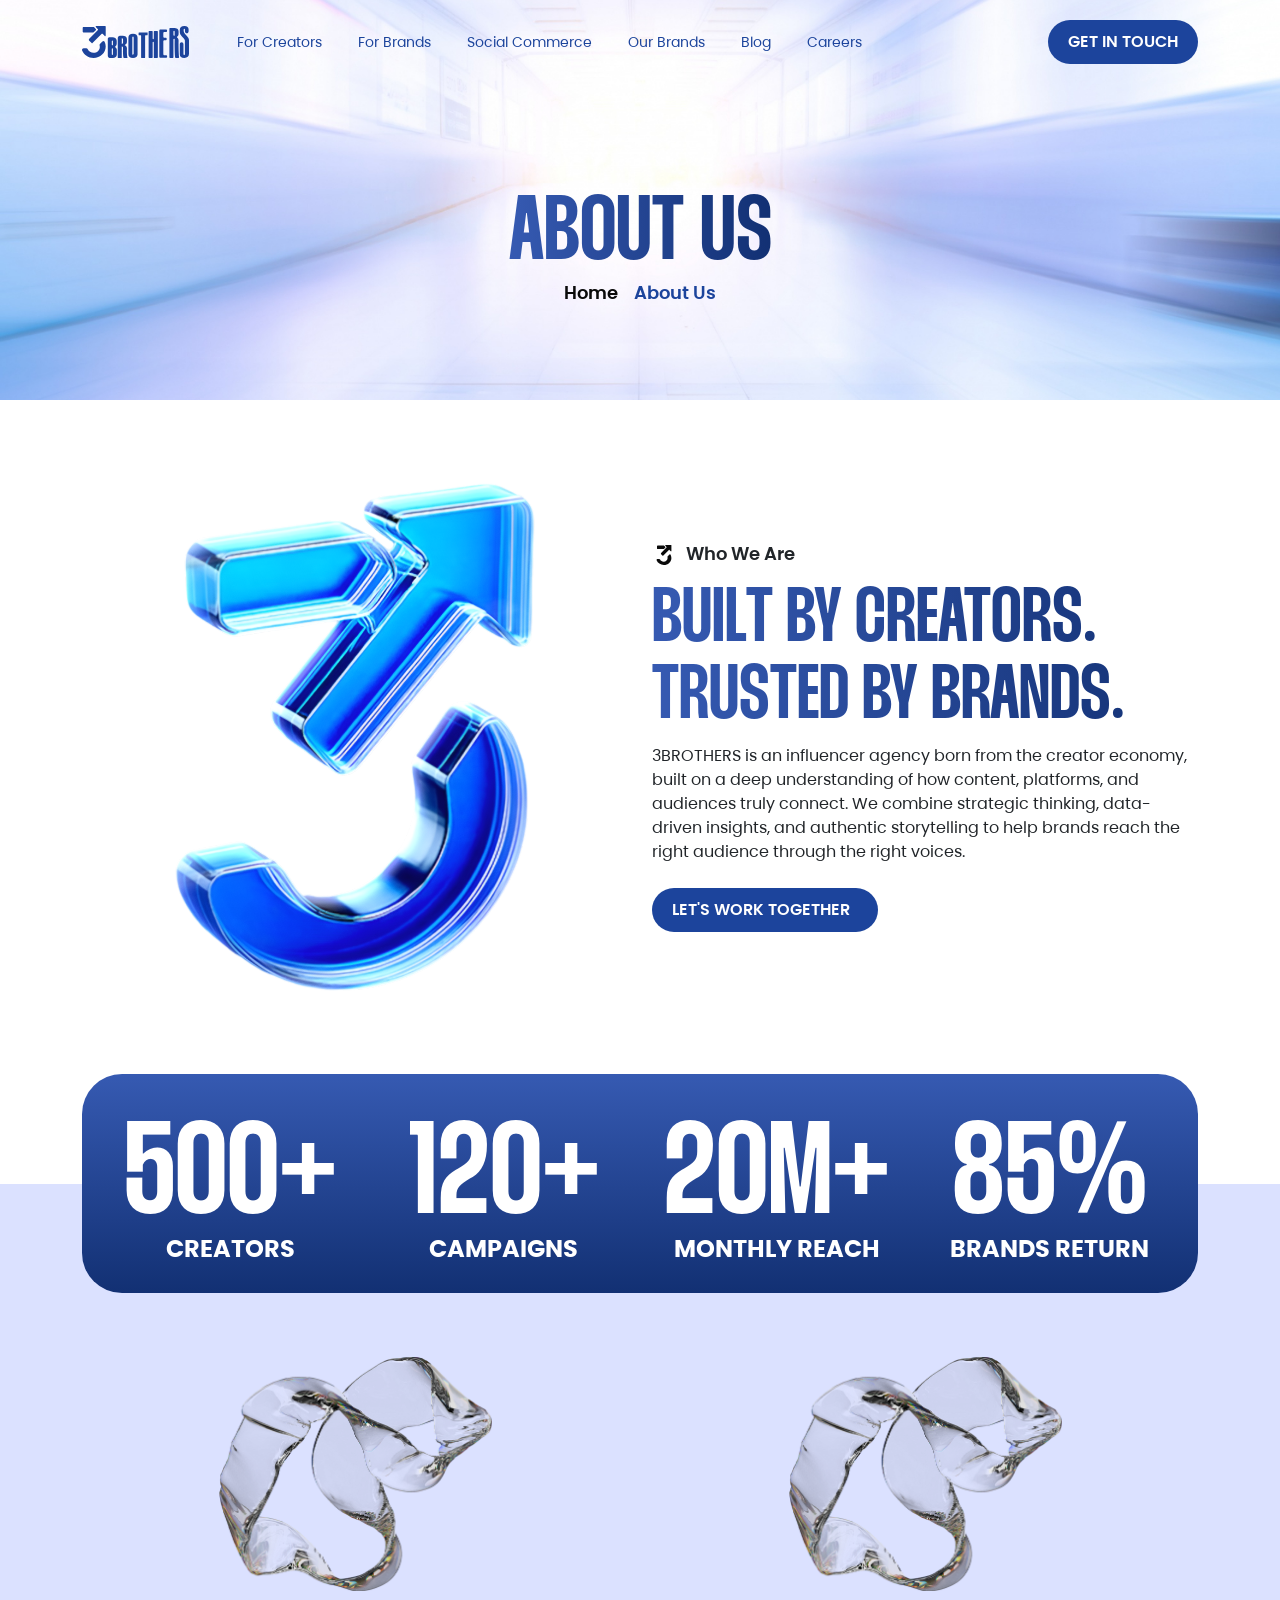
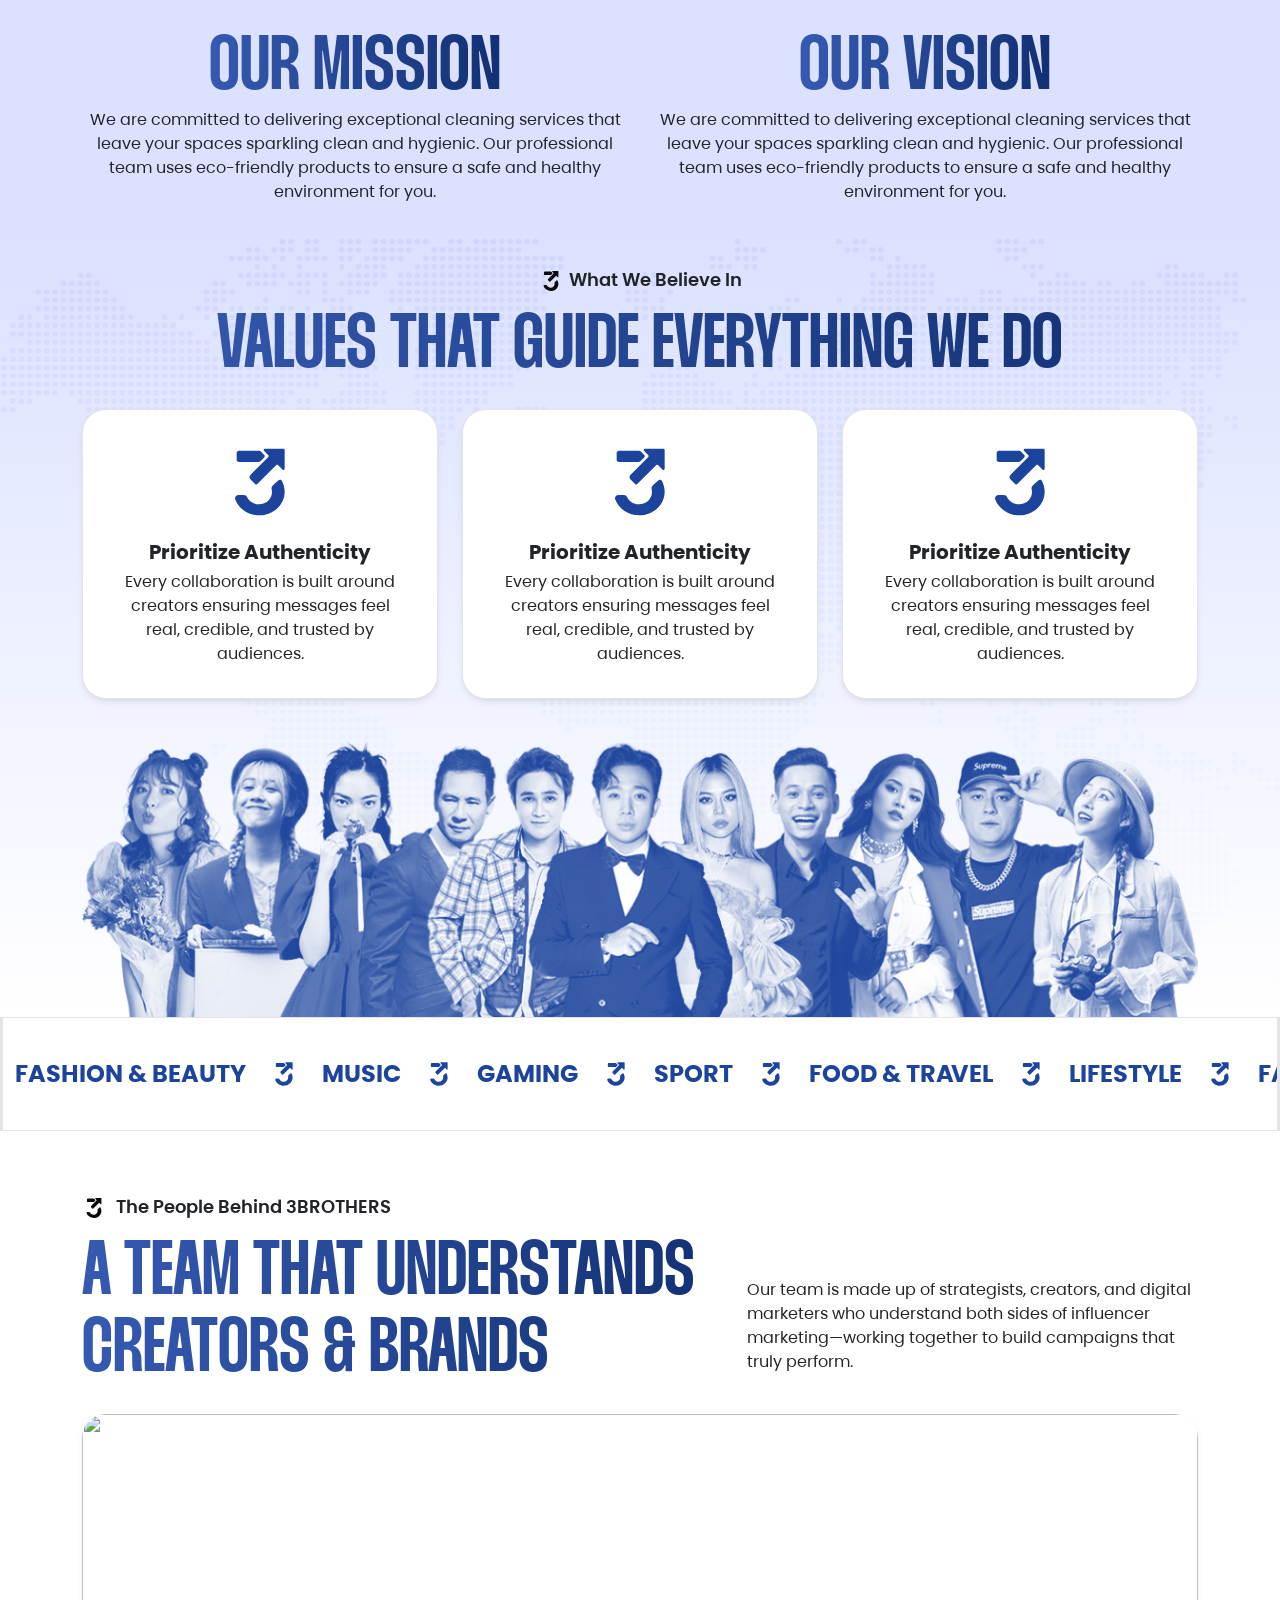
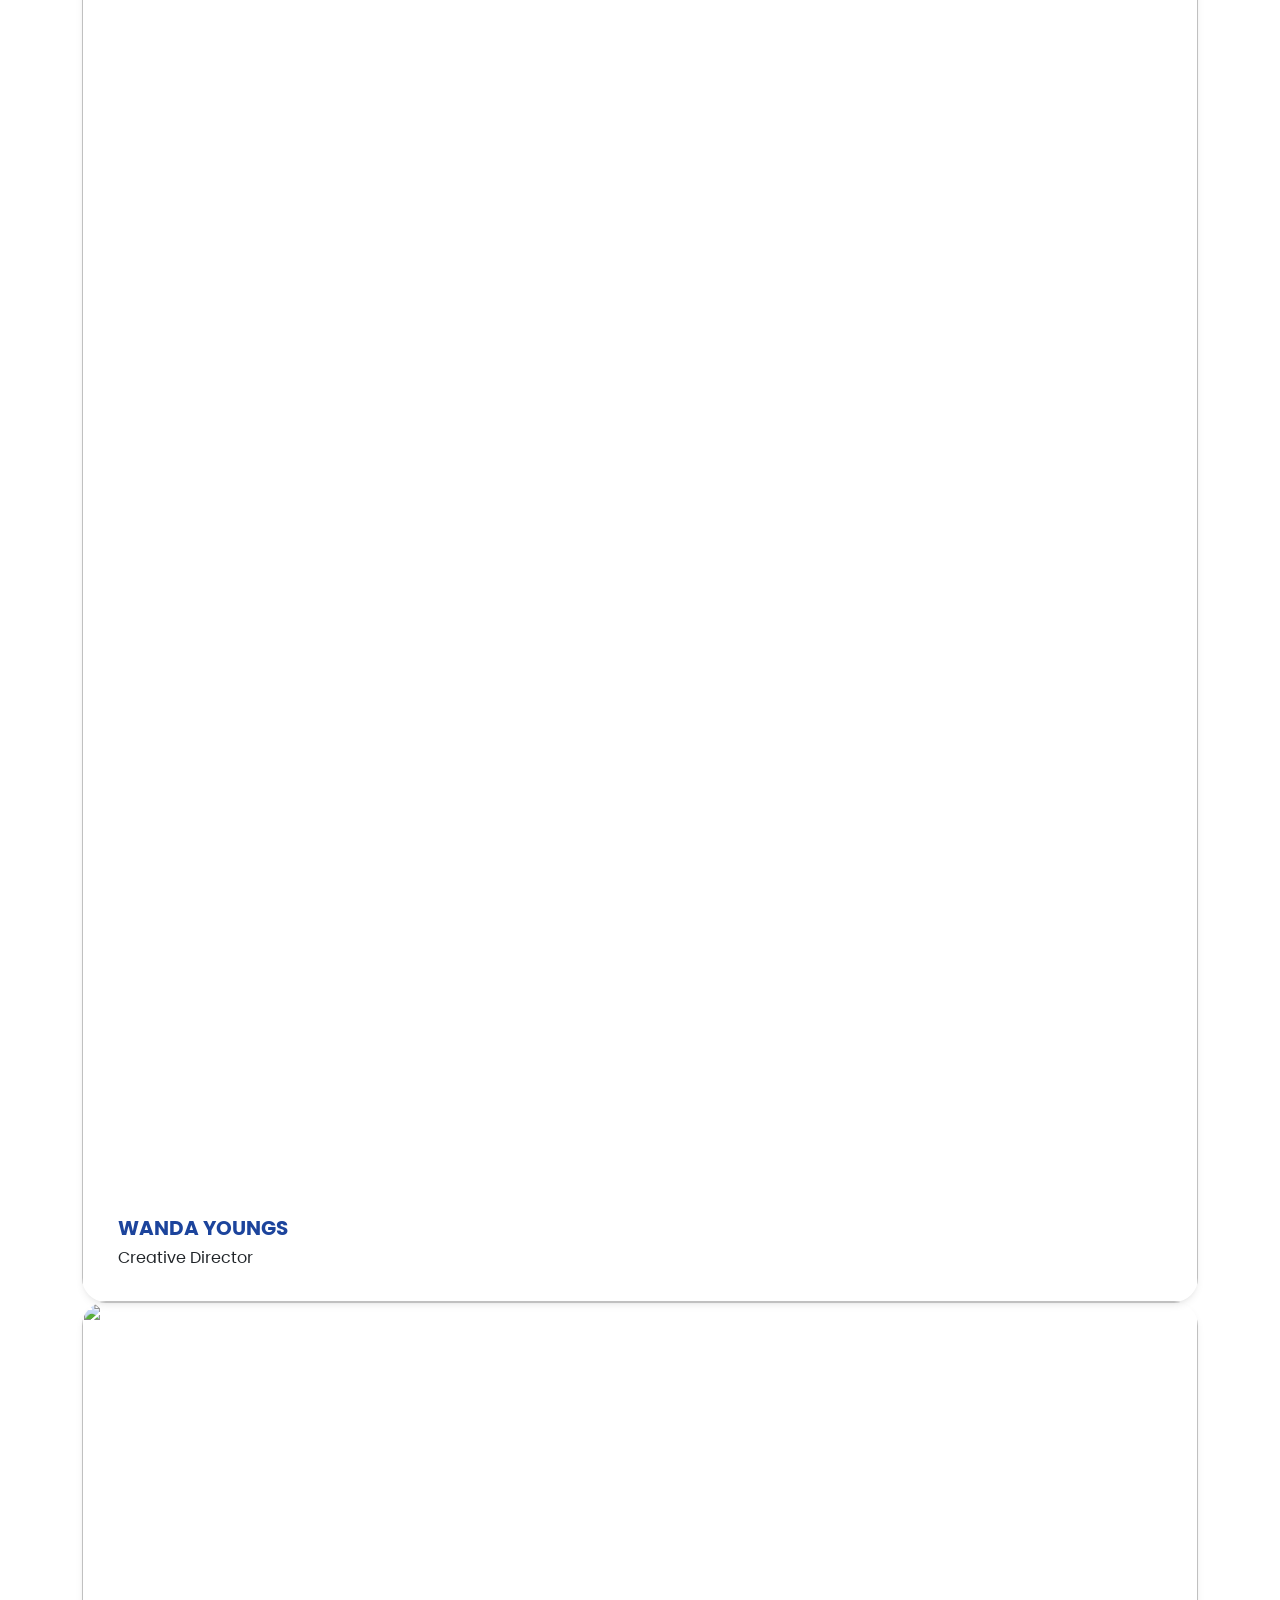
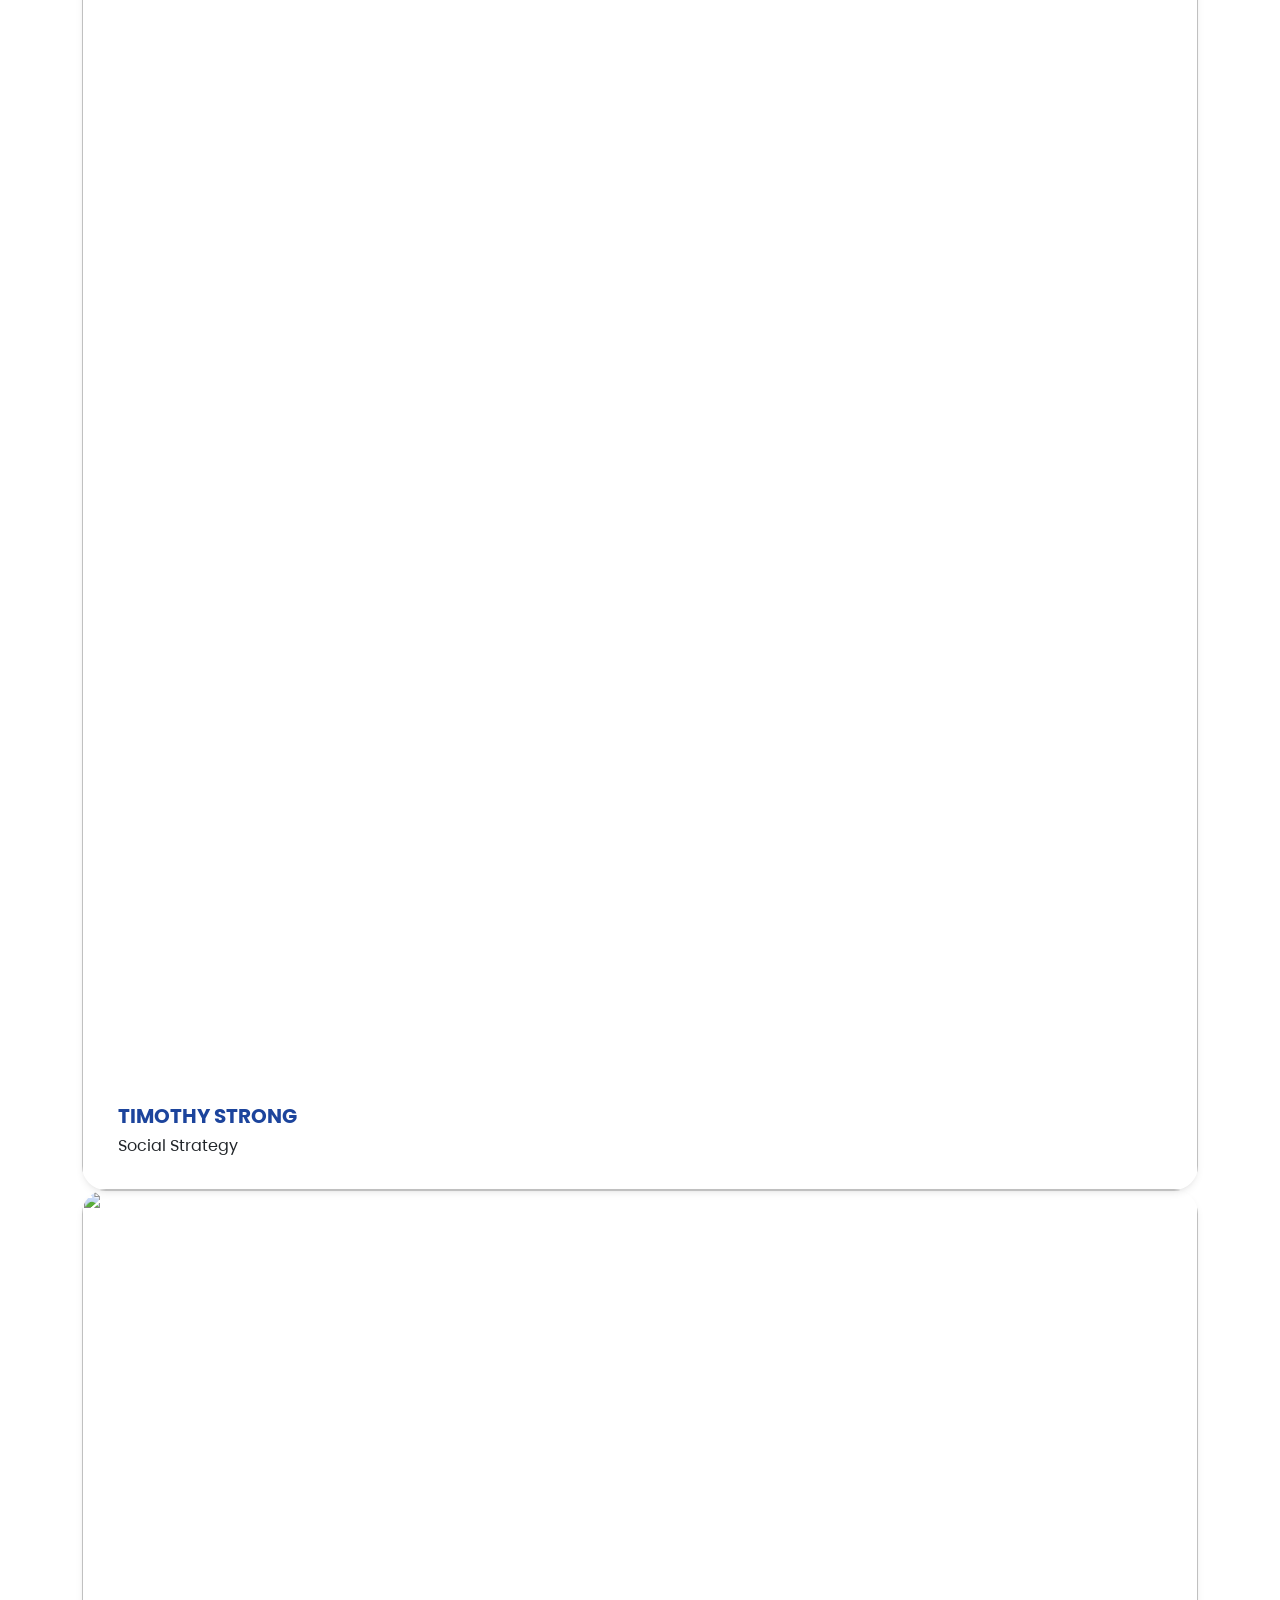
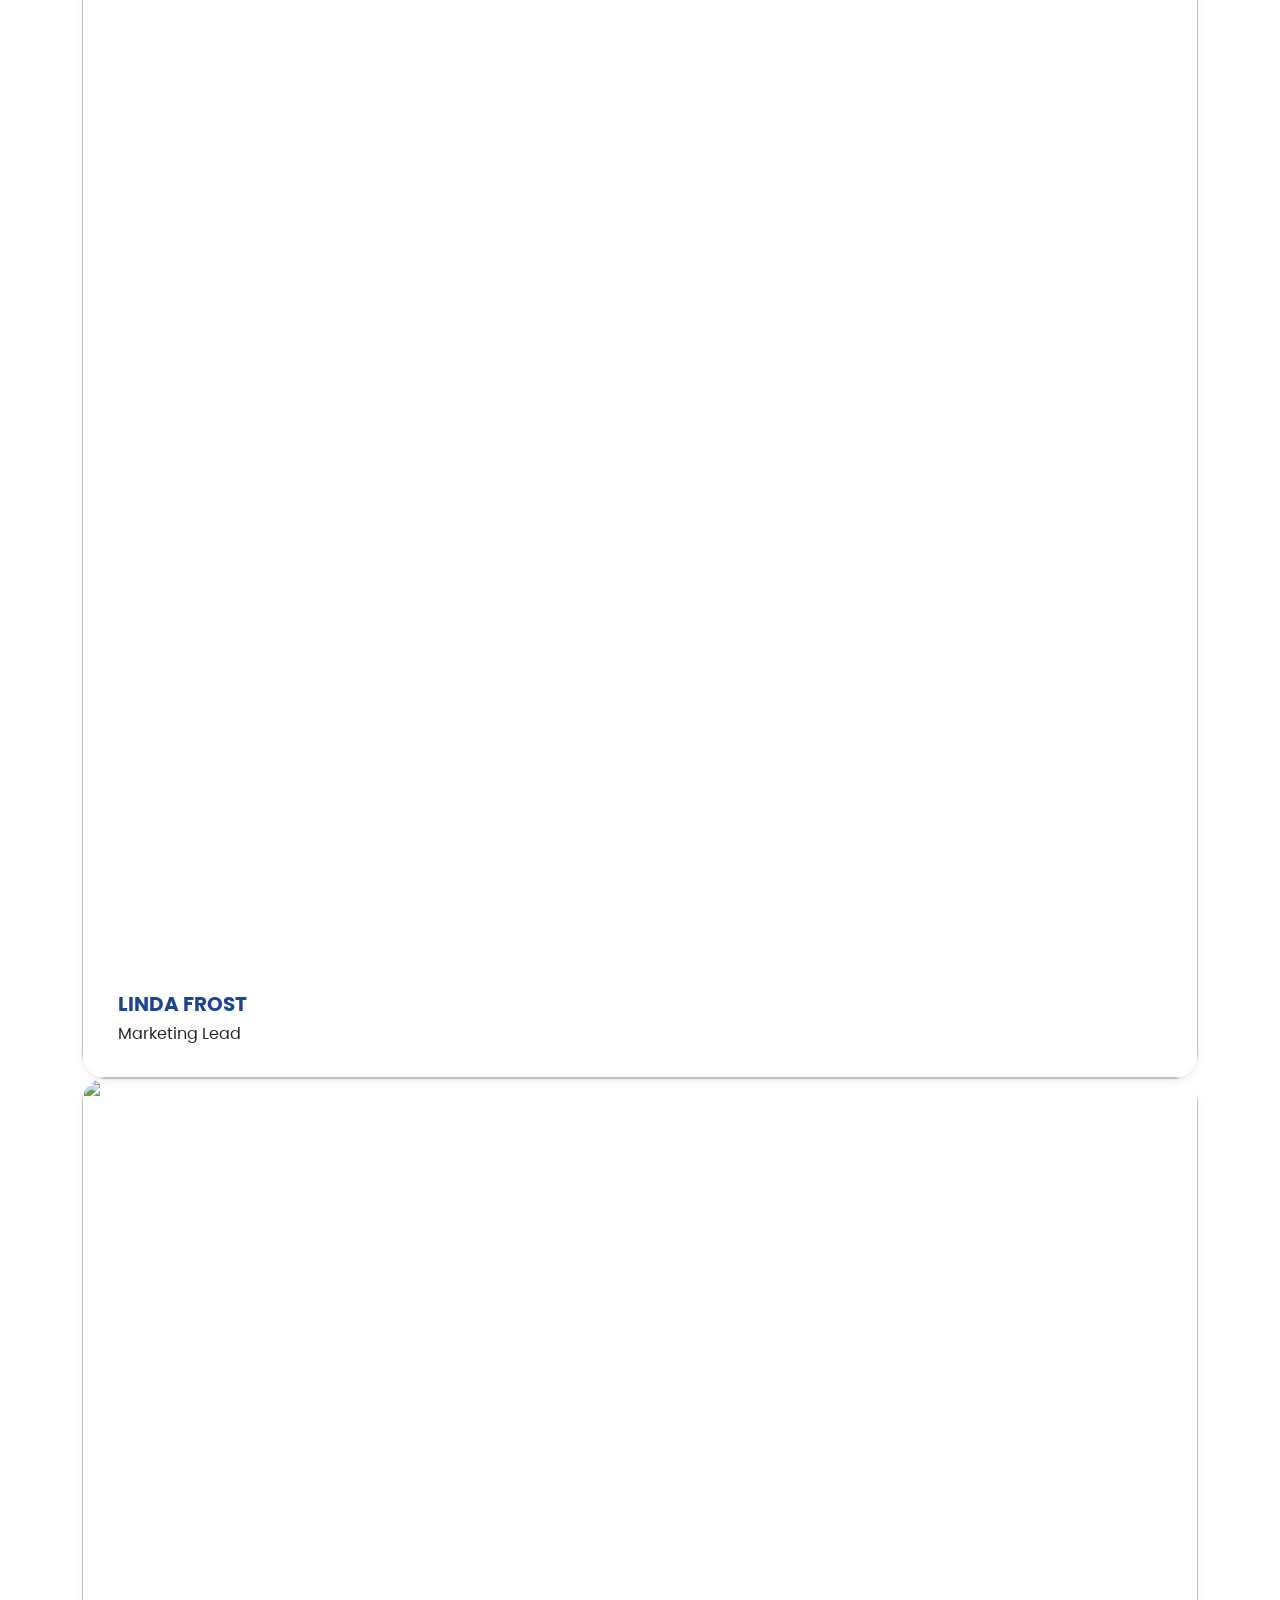
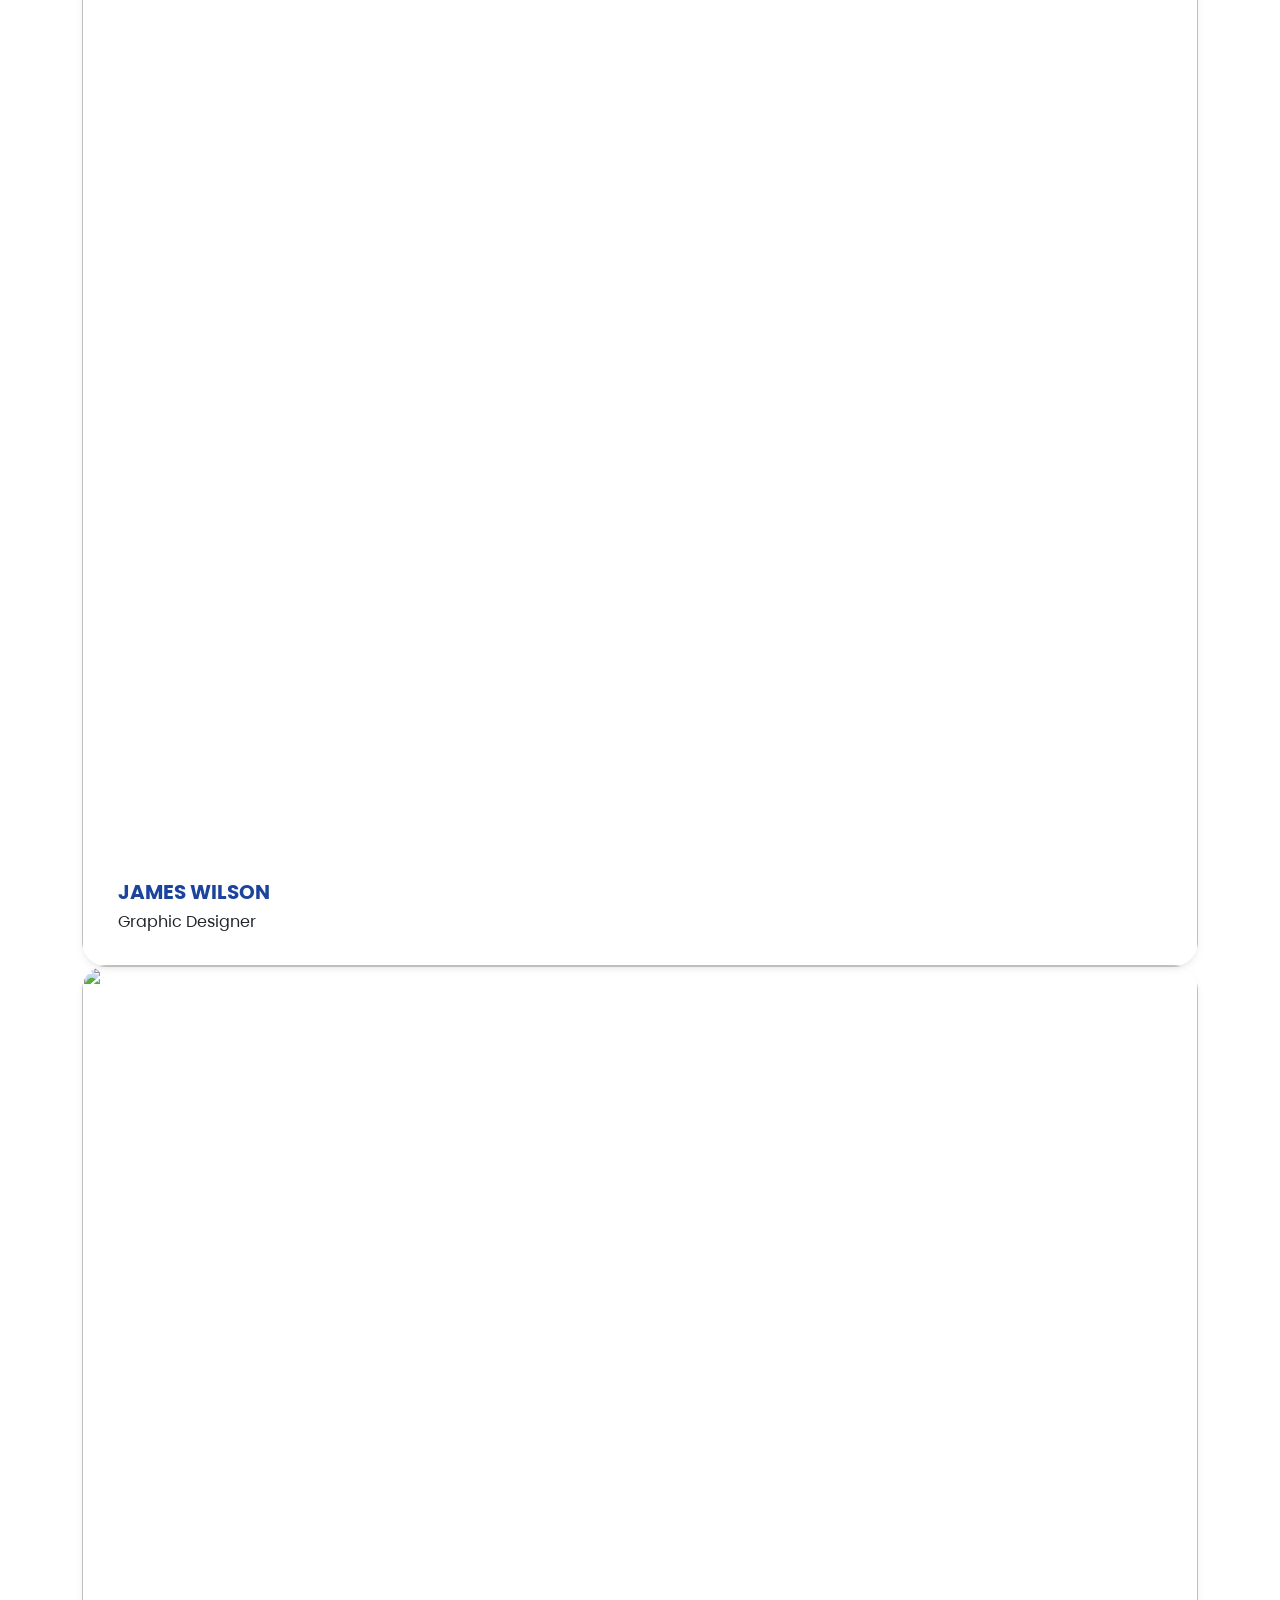
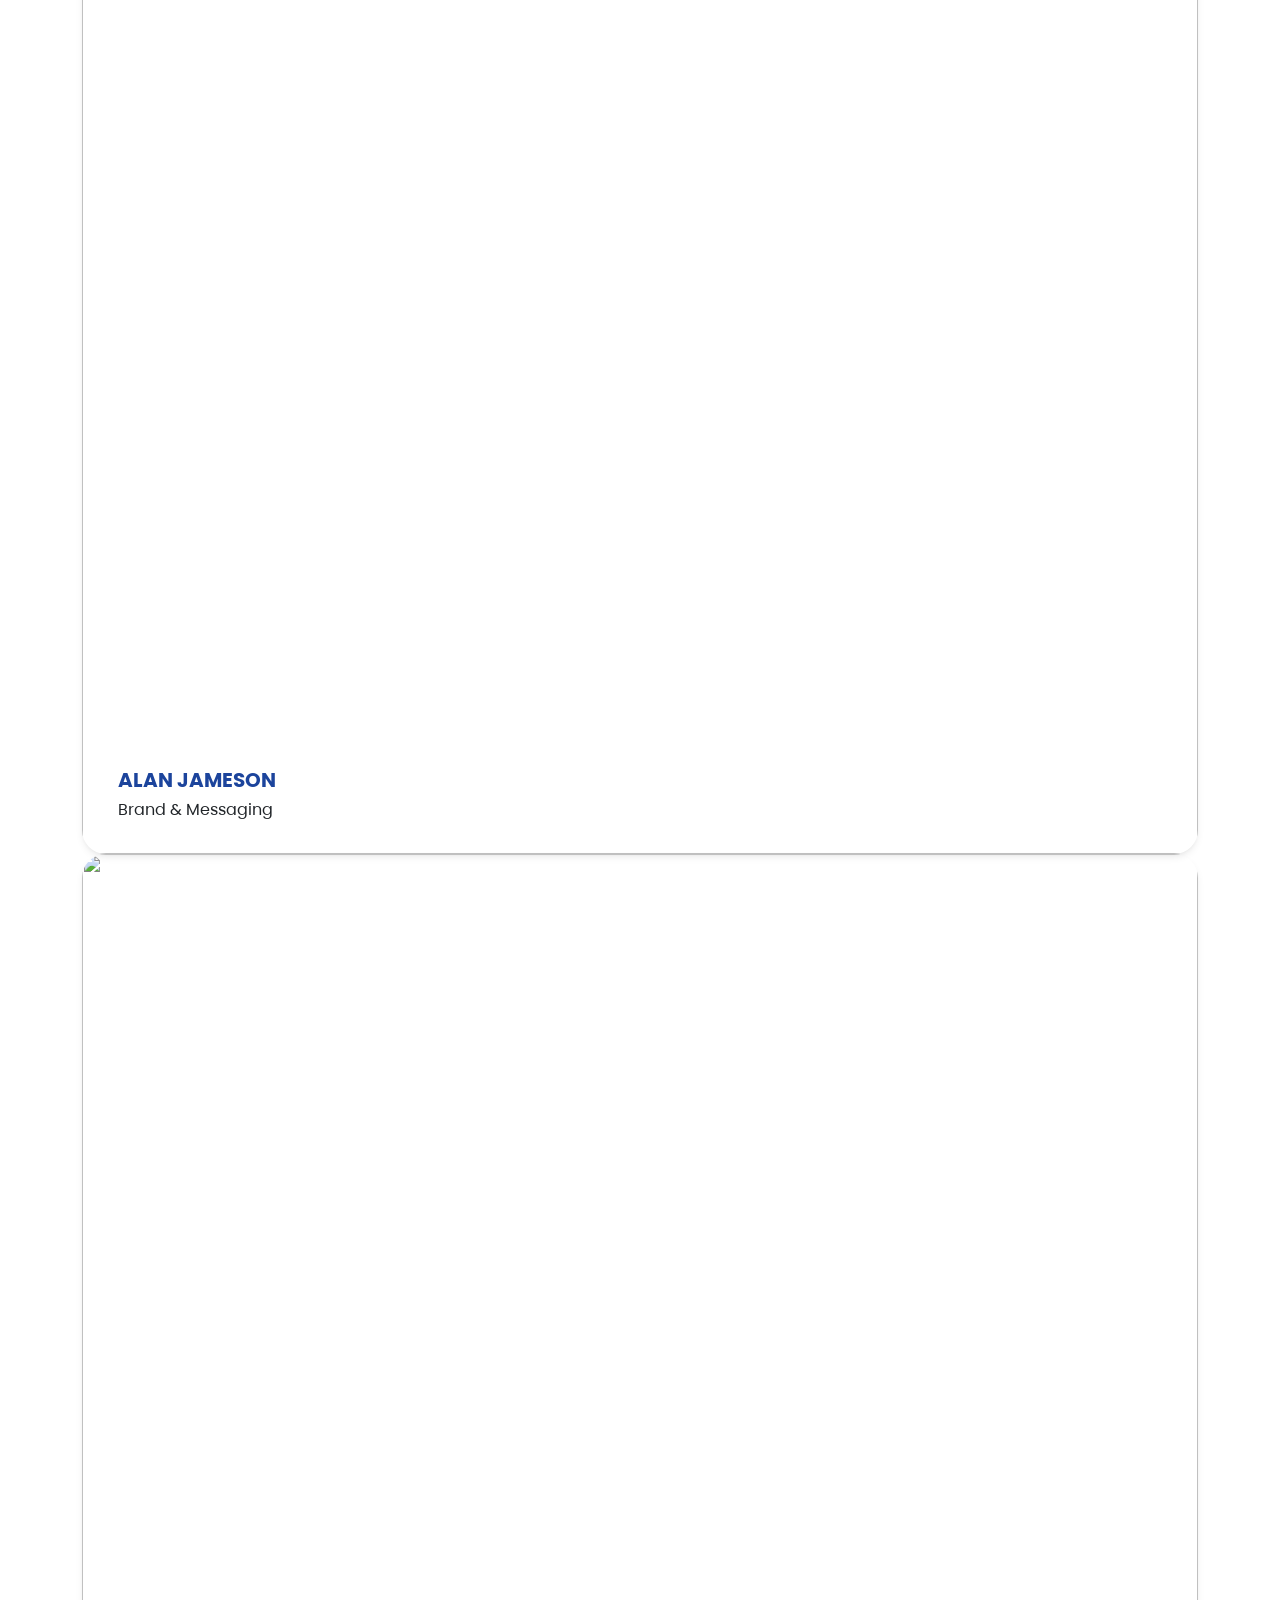
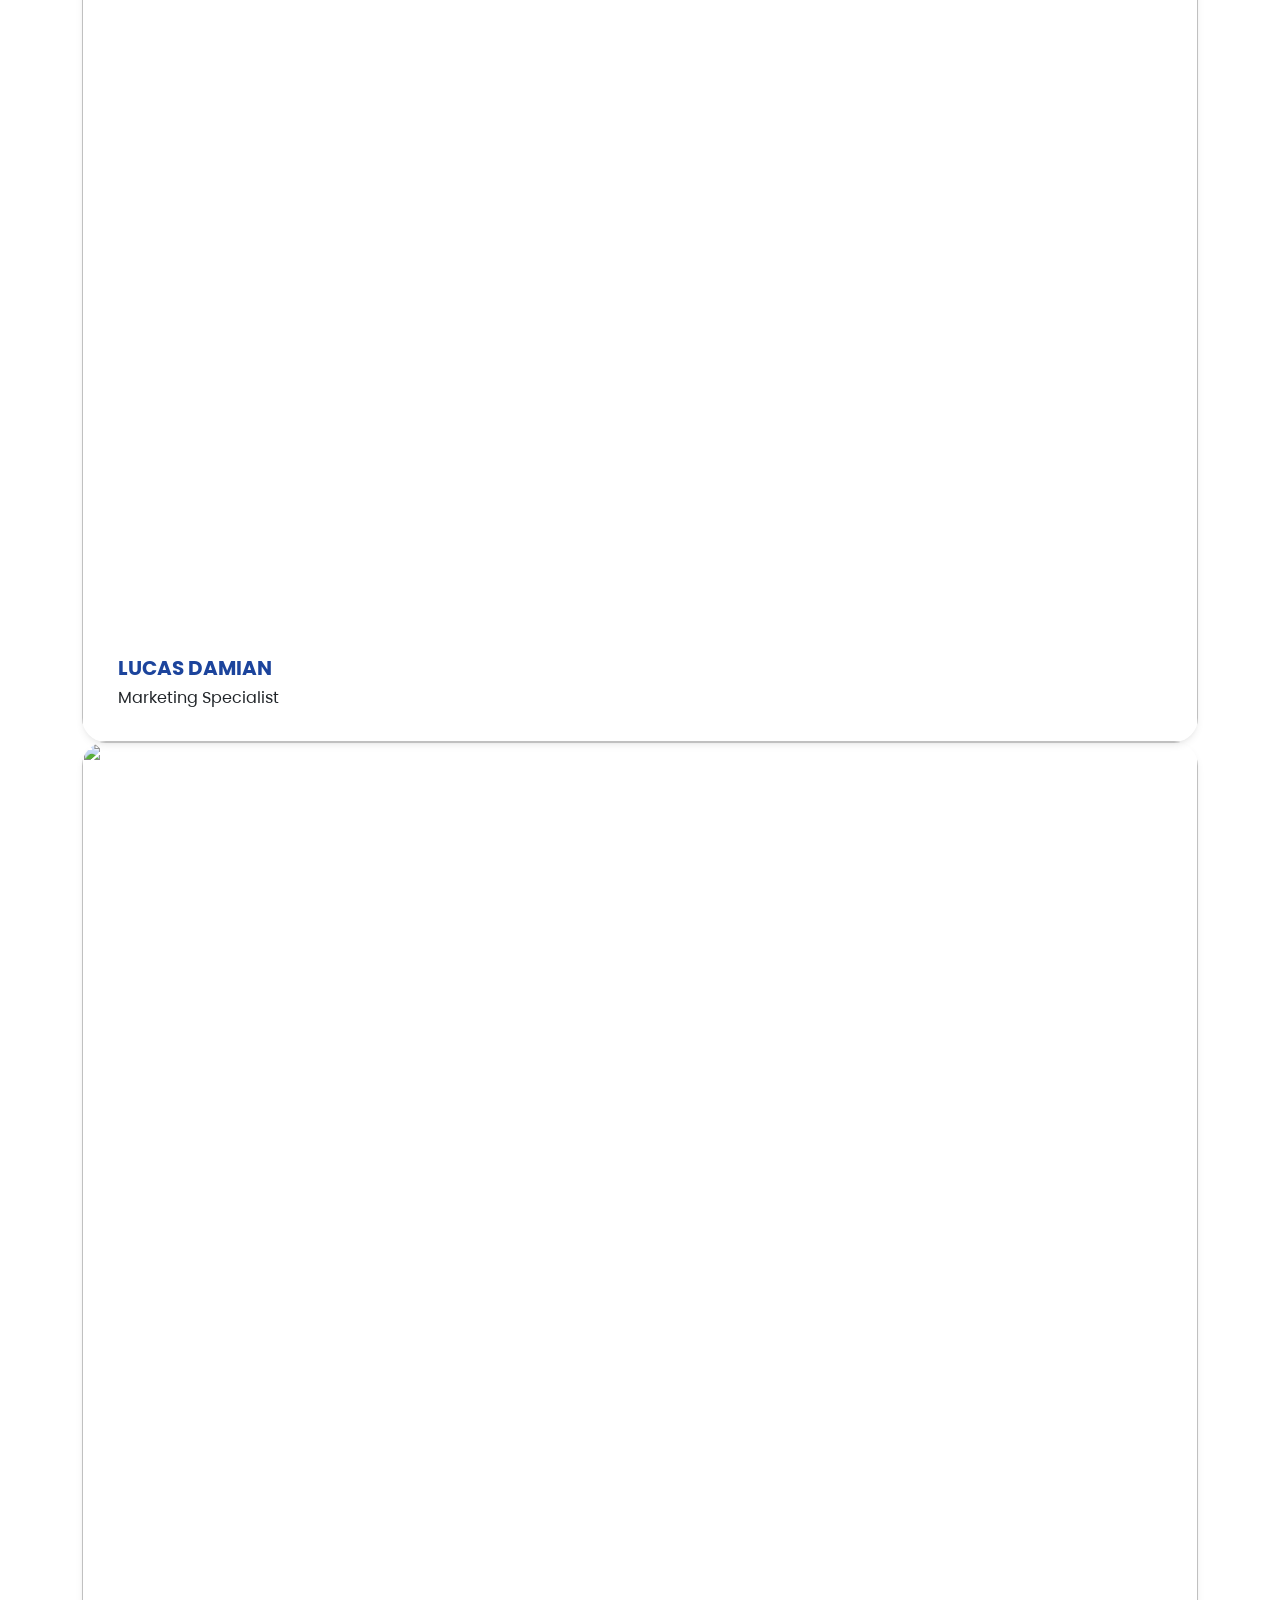
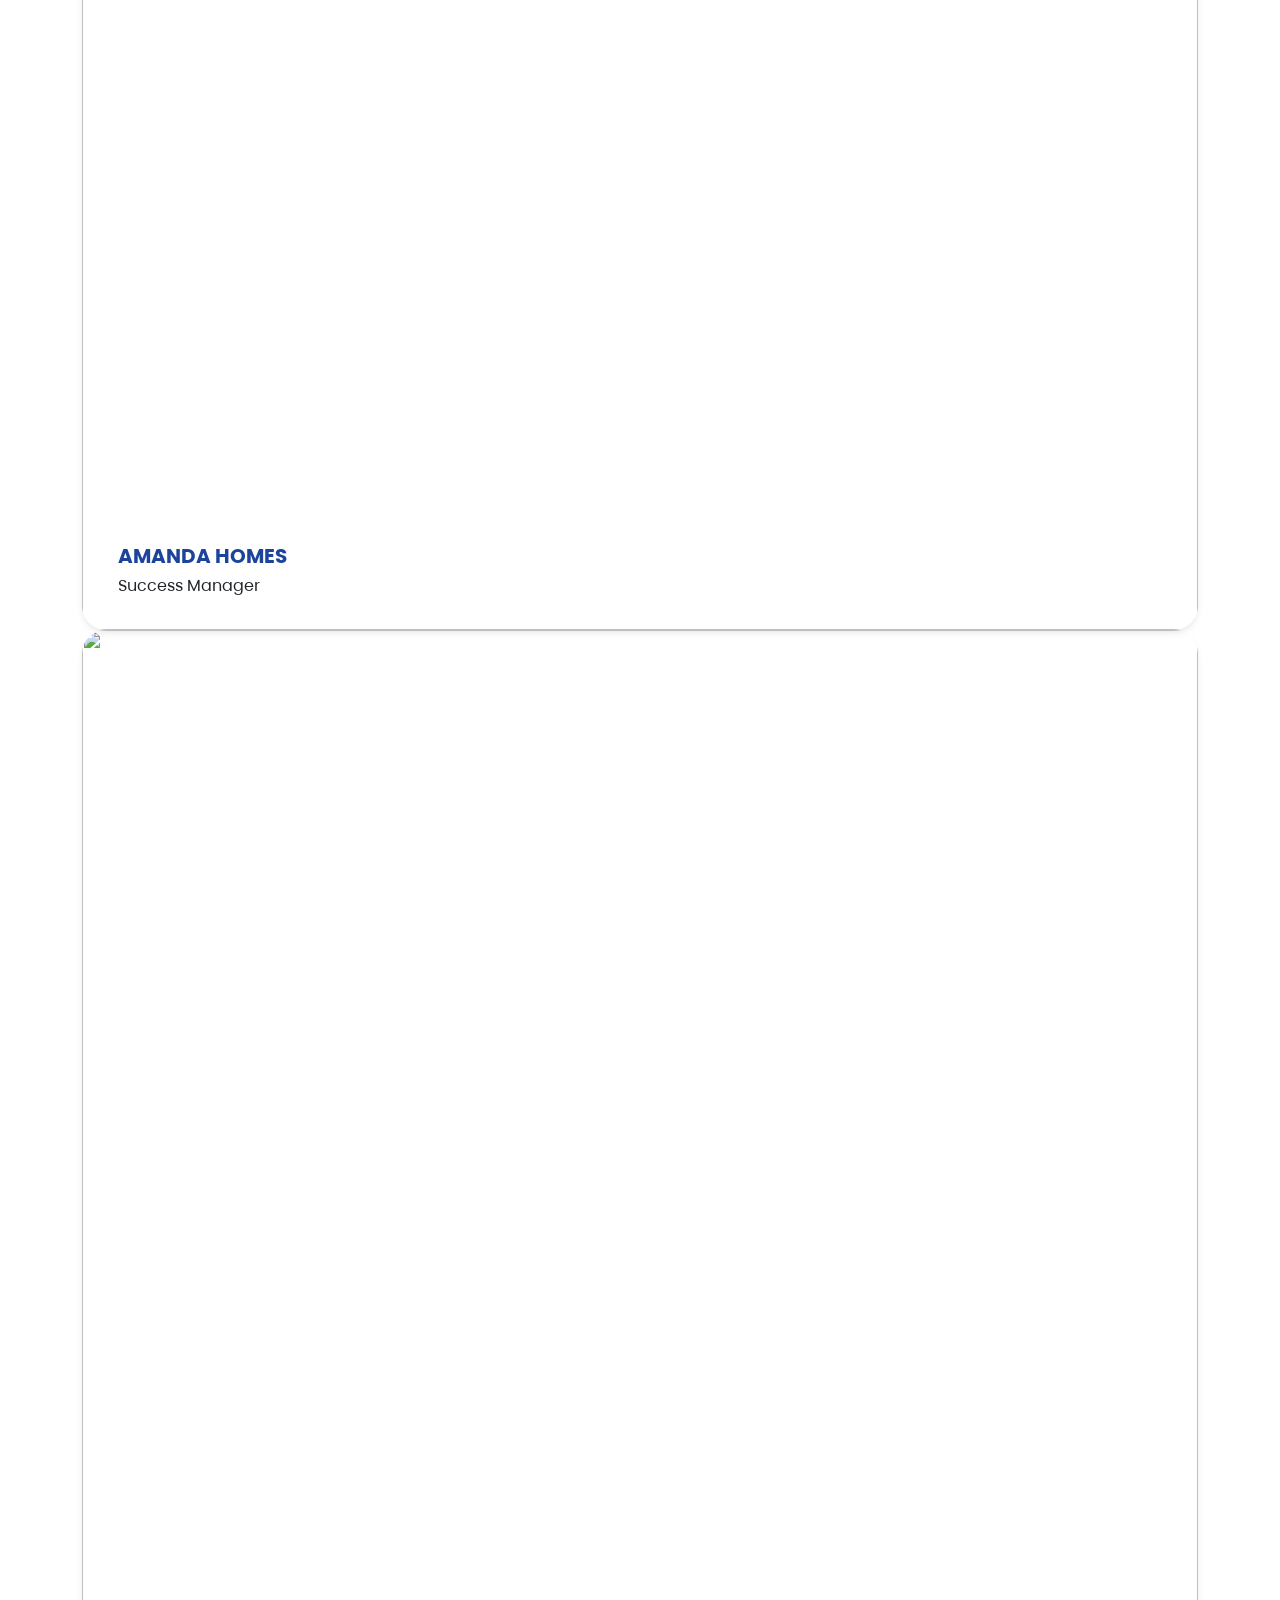
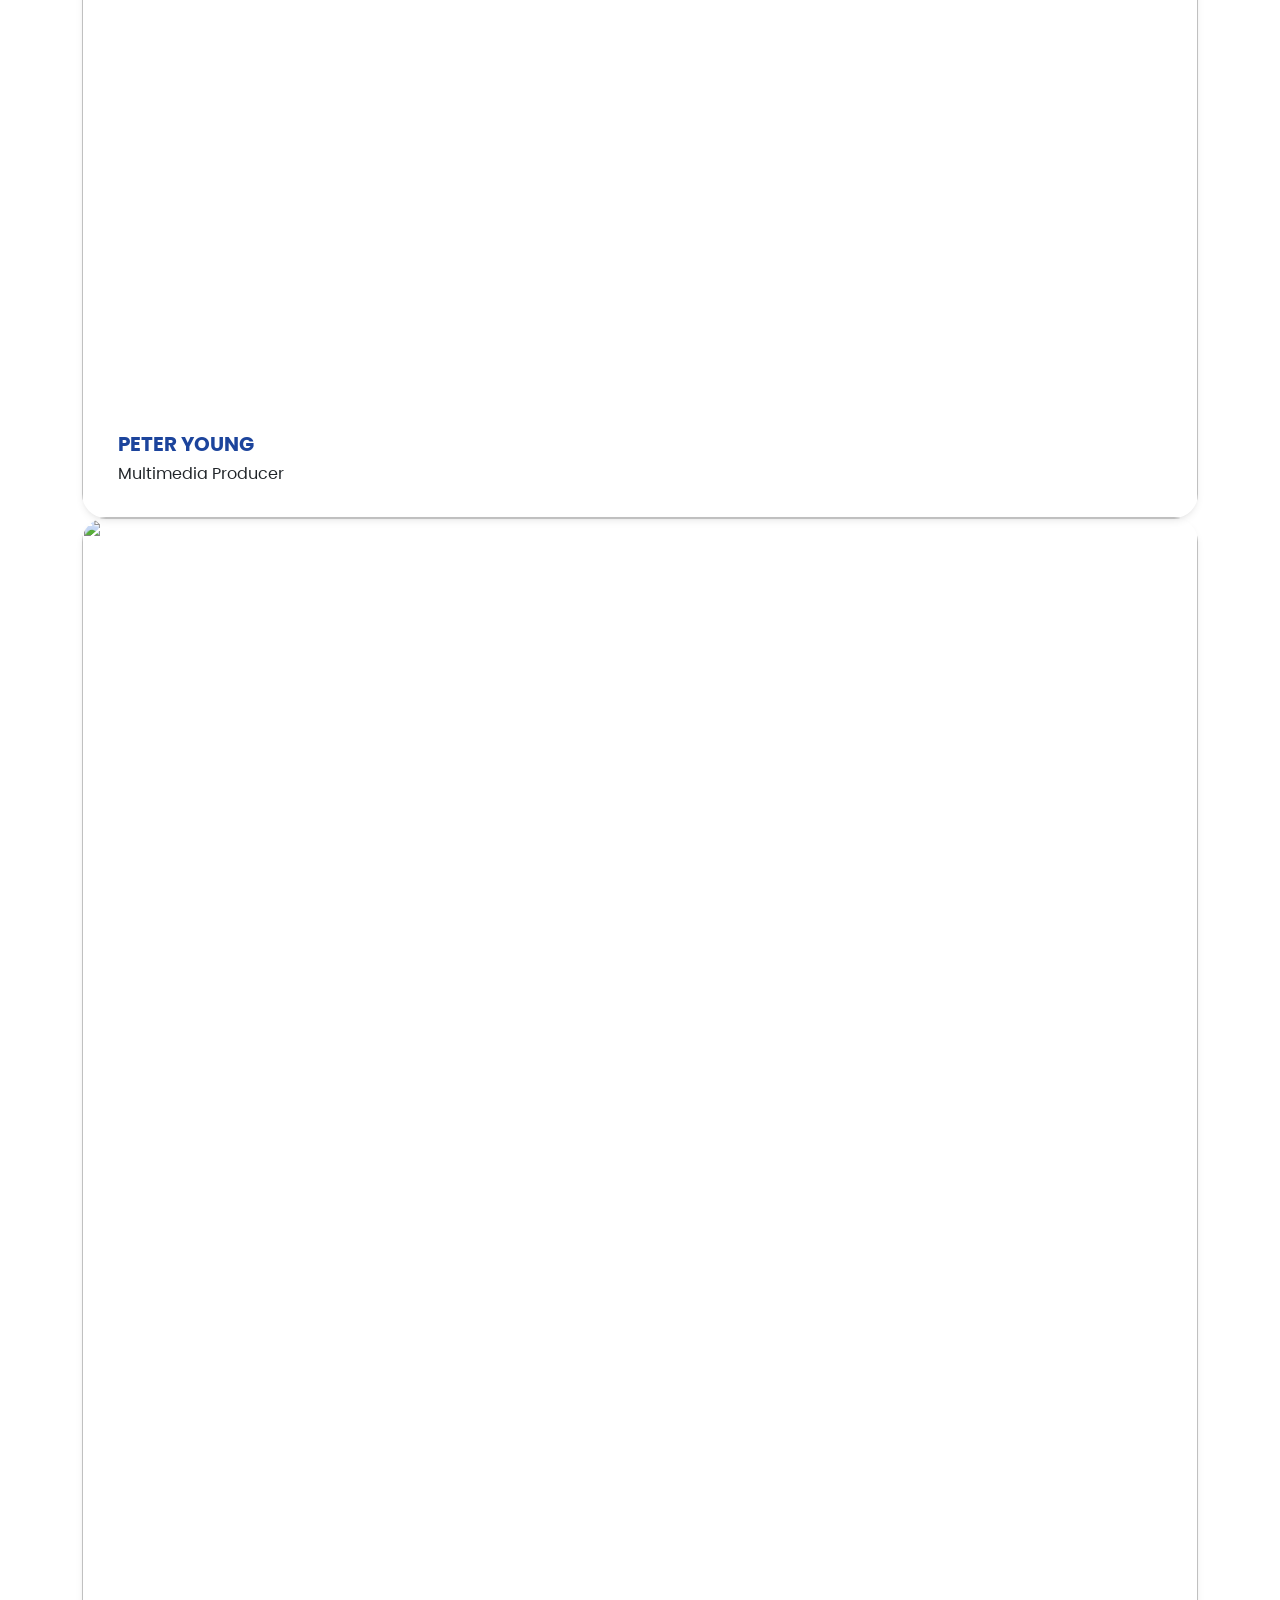
==== commit f52aa769: "Major changes Change contact form background Update real content" ====
--- a/about.html
+++ b/about.html
@@ -239,115 +239,129 @@
           <h2 class="heading-color">A Team That Understands Creators & Brands</h2>
         </div>
         <div class="col-12 col-lg-6 col-xl-5 d-flex align-items-end">
-          <p class="mb-4 body-l">Our team is made up of strategists, creators, and digital marketers who understand both sides of influencer marketing—working together to build campaigns that truly perform.</p>
+          <p class="mb-4">Our team is made up of strategists, creators, and digital marketers who understand both sides of influencer marketing—working together to build campaigns that truly perform.</p>
         </div>
       </div>
       <div class="swiper our-team__swiper overflow-visible">
         <div class="swiper-wrapper">
           <div class="swiper-slide">
             <div class="team-card">
-              <img src="https://wp.aqlova.com/pixora/creative-agency-classic/wp-content/uploads/sites/27/2025/09/team-1.jpg" alt="">
-              <div class="team-card__info">
-                <h3 class="title-m mb-1">Halvam Alvida</h3>
-                <p>Co-Ordinator</p>
-              </div>
-              <div class="team-card__links">
-                <a href="#"><i class="fa-brands fa-facebook"></i></a>
-                <a href="#"><i class="fa-brands fa-instagram"></i></a>
-                <a href="#"><i class="fa-brands fa-linkedin-in"></i></a>
-              </div>
-            </div>
-          </div>
-          <div class="swiper-slide">
-            <div class="team-card">
-              <img src="https://wp.aqlova.com/pixora/creative-agency-classic/wp-content/uploads/sites/27/2025/09/team-2.jpg" alt="">
-              <div class="team-card__info">
-                <h3 class="title-m mb-1">Sajran Safina</h3>
-                <p>Co-Ordinator</p>
-              </div>
-              <div class="team-card__links">
-                <a href="#"><i class="fa-brands fa-facebook"></i></a>
-                <a href="#"><i class="fa-brands fa-instagram"></i></a>
-                <a href="#"><i class="fa-brands fa-linkedin-in"></i></a>
-              </div>
-            </div>
-          </div>
-          <div class="swiper-slide">
-            <div class="team-card">
-              <img src="https://wp.aqlova.com/pixora/creative-agency-classic/wp-content/uploads/sites/27/2025/09/team-3.jpg" alt="">
-              <div class="team-card__info">
-                <h3 class="title-m mb-1">Malhar Morshed</h3>
-                <p>Co-Ordinator</p>
-              </div>
-              <div class="team-card__links">
-                <a href="#"><i class="fa-brands fa-facebook"></i></a>
-                <a href="#"><i class="fa-brands fa-instagram"></i></a>
-                <a href="#"><i class="fa-brands fa-linkedin-in"></i></a>
-              </div>
-            </div>
-          </div>
-          <div class="swiper-slide">
-            <div class="team-card">
-              <img src="https://wp.aqlova.com/pixora/creative-agency-classic/wp-content/uploads/sites/27/2025/09/team-4.jpg" alt="">
-              <div class="team-card__info">
-                <h3 class="title-m mb-1">Ravian Rahima</h3>
-                <p>Co-Ordinator</p>
-              </div>
-              <div class="team-card__links">
-                <a href="#"><i class="fa-brands fa-facebook"></i></a>
-                <a href="#"><i class="fa-brands fa-instagram"></i></a>
-                <a href="#"><i class="fa-brands fa-linkedin-in"></i></a>
-              </div>
-            </div>
-          </div>
-          <div class="swiper-slide">
-            <div class="team-card">
-              <img src="https://wp.aqlova.com/pixora/creative-agency-classic/wp-content/uploads/sites/27/2025/10/team-5.jpg" alt="">
-              <div class="team-card__info">
-                <h3 class="title-m mb-1">Emma Kate</h3>
-                <p>Co-Ordinator</p>
-              </div>
-              <div class="team-card__links">
-                <a href="#"><i class="fa-brands fa-facebook"></i></a>
-                <a href="#"><i class="fa-brands fa-instagram"></i></a>
-                <a href="#"><i class="fa-brands fa-linkedin-in"></i></a>
-              </div>
-            </div>
-          </div>
-          <div class="swiper-slide">
-            <div class="team-card">
-              <img src="https://wp.aqlova.com/pixora/creative-agency-classic/wp-content/uploads/sites/27/2025/10/team-7.jpg" alt="">
-              <div class="team-card__info">
-                <h3 class="title-m mb-1">Lily Rose</h3>
-                <p>Co-Ordinator</p>
-              </div>
-              <div class="team-card__links">
-                <a href="#"><i class="fa-brands fa-facebook"></i></a>
-                <a href="#"><i class="fa-brands fa-instagram"></i></a>
-                <a href="#"><i class="fa-brands fa-linkedin-in"></i></a>
-              </div>
-            </div>
-          </div>
-          <div class="swiper-slide">
-            <div class="team-card">
-              <img src="https://wp.aqlova.com/pixora/creative-agency-classic/wp-content/uploads/sites/27/2025/10/team-8.jpg" alt="">
-              <div class="team-card__info">
-                <h3 class="title-m mb-1">John David</h3>
-                <p>Co-Ordinator</p>
-              </div>
-              <div class="team-card__links">
-                <a href="#"><i class="fa-brands fa-facebook"></i></a>
-                <a href="#"><i class="fa-brands fa-instagram"></i></a>
-                <a href="#"><i class="fa-brands fa-linkedin-in"></i></a>
-              </div>
-            </div>
-          </div>
-          <div class="swiper-slide">
-            <div class="team-card">
-              <img src="https://wp.aqlova.com/pixora/creative-agency-classic/wp-content/uploads/sites/27/2025/10/team-6.jpg" alt="">
-              <div class="team-card__info">
-                <h3 class="title-m mb-1">Anna Grace</h3>
-                <p>Co-Ordinator</p>
+              <img src="https://askproject.net/sociell/wp-content/uploads/sites/259/2025/12/vertical-shot-of-a-successful-middle-aged-woman-at-D86XSZB-800x1000.jpg" alt="">
+              <div class="team-card__info">
+                <h3 class="title-m mb-1">Wanda Youngs</h3>
+                <p>Creative Director</p>
+              </div>
+              <div class="team-card__links">
+                <a href="#"><i class="fa-brands fa-facebook"></i></a>
+                <a href="#"><i class="fa-brands fa-instagram"></i></a>
+                <a href="#"><i class="fa-brands fa-linkedin-in"></i></a>
+              </div>
+            </div>
+          </div>
+          <div class="swiper-slide">
+            <div class="team-card">
+              <img src="https://askproject.net/sociell/wp-content/uploads/sites/259/2025/12/confident-and-relaxed-bearded-and-brunette-man-in-R9GDWR6-800x1000.jpg" alt="">
+              <div class="team-card__info">
+                <h3 class="title-m mb-1">Timothy Strong</h3>
+                <p>Social Strategy</p>
+              </div>
+              <div class="team-card__links">
+                <a href="#"><i class="fa-brands fa-facebook"></i></a>
+                <a href="#"><i class="fa-brands fa-instagram"></i></a>
+                <a href="#"><i class="fa-brands fa-linkedin-in"></i></a>
+              </div>
+            </div>
+          </div>
+          <div class="swiper-slide">
+            <div class="team-card">
+              <img src="https://askproject.net/sociell/wp-content/uploads/sites/259/2025/12/surprised-excited-woman-on-a-green-background-che-YGU2LQZ-800x1000.jpg" alt="">
+              <div class="team-card__info">
+                <h3 class="title-m mb-1">Linda Frost</h3>
+                <p>Marketing Lead</p>
+              </div>
+              <div class="team-card__links">
+                <a href="#"><i class="fa-brands fa-facebook"></i></a>
+                <a href="#"><i class="fa-brands fa-instagram"></i></a>
+                <a href="#"><i class="fa-brands fa-linkedin-in"></i></a>
+              </div>
+            </div>
+          </div>
+          <div class="swiper-slide">
+            <div class="team-card">
+              <img src="https://askproject.net/sociell/wp-content/uploads/sites/259/2025/12/arabian-businessman-holding-tray-with-papers-near-E9ZXF5U-800x1000.jpg" alt="">
+              <div class="team-card__info">
+                <h3 class="title-m mb-1">James Wilson</h3>
+                <p>Graphic Designer</p>
+              </div>
+              <div class="team-card__links">
+                <a href="#"><i class="fa-brands fa-facebook"></i></a>
+                <a href="#"><i class="fa-brands fa-instagram"></i></a>
+                <a href="#"><i class="fa-brands fa-linkedin-in"></i></a>
+              </div>
+            </div>
+          </div>
+          <div class="swiper-slide">
+            <div class="team-card">
+              <img src="https://askproject.net/sociell/wp-content/uploads/sites/259/2025/12/young-confident-businessman-in-smart-casualwear-an-H4H2ZPF-800x1000.jpg" alt="">
+              <div class="team-card__info">
+                <h3 class="title-m mb-1">Alan Jameson</h3>
+                <p>Brand & Messaging</p>
+              </div>
+              <div class="team-card__links">
+                <a href="#"><i class="fa-brands fa-facebook"></i></a>
+                <a href="#"><i class="fa-brands fa-instagram"></i></a>
+                <a href="#"><i class="fa-brands fa-linkedin-in"></i></a>
+              </div>
+            </div>
+          </div>
+          <div class="swiper-slide">
+            <div class="team-card">
+              <img src="https://askproject.net/sociell/wp-content/uploads/sites/259/2025/12/portrait-of-young-multiracial-man-in-office-DBXGRPQ-800x1000.jpg" alt="">
+              <div class="team-card__info">
+                <h3 class="title-m mb-1">Lucas Damian</h3>
+                <p>Marketing Specialist</p>
+              </div>
+              <div class="team-card__links">
+                <a href="#"><i class="fa-brands fa-facebook"></i></a>
+                <a href="#"><i class="fa-brands fa-instagram"></i></a>
+                <a href="#"><i class="fa-brands fa-linkedin-in"></i></a>
+              </div>
+            </div>
+          </div>
+          <div class="swiper-slide">
+            <div class="team-card">
+              <img src="https://askproject.net/sociell/wp-content/uploads/sites/259/2025/12/happy-young-asian-businesswoman-crossing-her-arms-JBXKPEN-800x1000.jpg" alt="">
+              <div class="team-card__info">
+                <h3 class="title-m mb-1">Amanda Homes</h3>
+                <p>Success Manager</p>
+              </div>
+              <div class="team-card__links">
+                <a href="#"><i class="fa-brands fa-facebook"></i></a>
+                <a href="#"><i class="fa-brands fa-instagram"></i></a>
+                <a href="#"><i class="fa-brands fa-linkedin-in"></i></a>
+              </div>
+            </div>
+          </div>
+          <div class="swiper-slide">
+            <div class="team-card">
+              <img src="https://askproject.net/sociell/wp-content/uploads/sites/259/2025/12/handsome-businessman-in-glasses-looking-at-camera-26AAVKG-800x1000.jpg" alt="">
+              <div class="team-card__info">
+                <h3 class="title-m mb-1">Peter Young</h3>
+                <p>Multimedia Producer</p>
+              </div>
+              <div class="team-card__links">
+                <a href="#"><i class="fa-brands fa-facebook"></i></a>
+                <a href="#"><i class="fa-brands fa-instagram"></i></a>
+                <a href="#"><i class="fa-brands fa-linkedin-in"></i></a>
+              </div>
+            </div>
+          </div>
+          <div class="swiper-slide">
+            <div class="team-card">
+              <img src="https://askproject.net/sociell/wp-content/uploads/sites/259/2025/12/confident-and-relaxed-bearded-and-brunette-man-in-R9GDWR6-800x1000.jpg" alt="">
+              <div class="team-card__info">
+                <h3 class="title-m mb-1">Timothy Strong</h3>
+                <p>Social Strategy</p>
               </div>
               <div class="team-card__links">
                 <a href="#"><i class="fa-brands fa-facebook"></i></a>
@@ -365,48 +379,56 @@
   </section>
   
   <!-- Our Brands -->
-  <section class="our-brands section-pt-half section-pb-full overflow-hidden">
-    <div class="row our-brands__main">
-      <div class="col-12 col-lg-8 mx-auto">
-        <div class="">
-          <span class="label-l eyebrow-text text-center">
-            <img src="img/black-logo-icon.svg" alt=""> Trusted By Brands
-          </span>
-          <h2 class="text-center heading-color mb-0">Brands We've Worked With</h2>
-          <p class="text-center">From startups to established names, brands across industries choose 3BROTHERS to deliver authentic influencer campaigns with real impact.</p>
-        </div>
-      </div>
-    </div>
-    <div class="marquee marquee-left mb-4">
-      <div class="marquee-track">
-        <div class="brand-card"><img src="img/brand-logo.png" alt=""></div>
-        <div class="brand-card"><img src="img/brand-logo.png" alt=""></div>
-        <div class="brand-card"><img src="img/brand-logo.png" alt=""></div>
-        <div class="brand-card"><img src="img/brand-logo.png" alt=""></div>
-        <div class="brand-card"><img src="img/brand-logo.png" alt=""></div>
-        <div class="brand-card"><img src="img/brand-logo.png" alt=""></div>
-        <div class="brand-card"><img src="img/brand-logo.png" alt=""></div>
-        <div class="brand-card"><img src="img/brand-logo.png" alt=""></div>
-        <div class="brand-card"><img src="img/brand-logo.png" alt=""></div>
-        <div class="brand-card"><img src="img/brand-logo.png" alt=""></div>
-        <div class="brand-card"><img src="img/brand-logo.png" alt=""></div>
-        <div class="brand-card"><img src="img/brand-logo.png" alt=""></div>
-      </div>
-    </div>
-    <div class="marquee marquee-right">
-      <div class="marquee-track">
-        <div class="brand-card"><img src="img/brand-logo.png" alt=""></div>
-        <div class="brand-card"><img src="img/brand-logo.png" alt=""></div>
-        <div class="brand-card"><img src="img/brand-logo.png" alt=""></div>
-        <div class="brand-card"><img src="img/brand-logo.png" alt=""></div>
-        <div class="brand-card"><img src="img/brand-logo.png" alt=""></div>
-        <div class="brand-card"><img src="img/brand-logo.png" alt=""></div>
-        <div class="brand-card"><img src="img/brand-logo.png" alt=""></div>
-        <div class="brand-card"><img src="img/brand-logo.png" alt=""></div>
-        <div class="brand-card"><img src="img/brand-logo.png" alt=""></div>
-        <div class="brand-card"><img src="img/brand-logo.png" alt=""></div>
-        <div class="brand-card"><img src="img/brand-logo.png" alt=""></div>
-        <div class="brand-card"><img src="img/brand-logo.png" alt=""></div>
+  <section class="our-brands section-py-full overflow-hidden">
+    <div class="container">
+      <div class="row our-brands__main">
+        <div class="col-12 col-lg-8 mx-auto">
+          <div class="">
+            <span class="label-l eyebrow-text text-center">
+              <img src="img/black-logo-icon.svg" alt=""> Trusted By Brands
+            </span>
+            <h2 class="text-center heading-color mb-0">Brands We've Worked With</h2>
+            <p class="text-center">From startups to established names, brands across industries choose 3BROTHERS to deliver authentic influencer campaigns with real impact.</p>
+          </div>
+        </div>
+      </div>
+      <div class="marquee marquee-left mb-4">
+        <div class="marquee-track">
+          <div class="brand-card"><img src="img/senka.png" alt=""></div>
+          <div class="brand-card"><img src="img/dove.png" alt=""></div>
+          <div class="brand-card"><img src="img/fanta.png" alt=""></div>
+          <div class="brand-card"><img src="img/cocacola.png" alt=""></div>
+          <div class="brand-card"><img src="img/diana.png" alt=""></div>
+          <div class="brand-card"><img src="img/comfort.png" alt=""></div>
+          <div class="brand-card"><img src="img/pnj.png" alt=""></div>
+          <!-- duplicate -->
+           <div class="brand-card"><img src="img/senka.png" alt=""></div>
+          <div class="brand-card"><img src="img/dove.png" alt=""></div>
+          <div class="brand-card"><img src="img/fanta.png" alt=""></div>
+          <div class="brand-card"><img src="img/cocacola.png" alt=""></div>
+          <div class="brand-card"><img src="img/diana.png" alt=""></div>
+          <div class="brand-card"><img src="img/comfort.png" alt=""></div>
+          <div class="brand-card"><img src="img/pnj.png" alt=""></div>
+        </div>
+      </div>
+      <div class="marquee marquee-right">
+        <div class="marquee-track">
+          <div class="brand-card"><img src="img/lofficiel.png" alt=""></div>
+          <div class="brand-card"><img src="img/loreal.png" alt=""></div>
+          <div class="brand-card"><img src="img/bitis.png" alt=""></div>
+          <div class="brand-card"><img src="img/maybelline.png" alt=""></div>
+          <div class="brand-card"><img src="img/surf.png" alt=""></div>
+          <div class="brand-card"><img src="img/samsung.png" alt=""></div>
+          <div class="brand-card"><img src="img/thien-long.png" alt=""></div>
+          <!-- duplicate -->
+          <div class="brand-card"><img src="img/lofficiel.png" alt=""></div>
+          <div class="brand-card"><img src="img/loreal.png" alt=""></div>
+          <div class="brand-card"><img src="img/bitis.png" alt=""></div>
+          <div class="brand-card"><img src="img/maybelline.png" alt=""></div>
+          <div class="brand-card"><img src="img/surf.png" alt=""></div>
+          <div class="brand-card"><img src="img/samsung.png" alt=""></div>
+          <div class="brand-card"><img src="img/thien-long.png" alt=""></div>
+        </div>
       </div>
     </div>
   </section>
@@ -574,12 +596,6 @@
     const ourTalentSwiper = new Swiper('.our-team__swiper', {
       slidesPerView: 1,
       spaceBetween: 24,
-      centeredSlides: true,
-      loop: true,
-      // autoplay: {
-      //   delay: 2000,
-      //   disableOnInteraction: false,
-      // },
       breakpoints: {
         // when window width is >= 320px
         576: {
--- a/css/style.css
+++ b/css/style.css
@@ -604,25 +604,27 @@
   height: 100%;
   mix-blend-mode: soft-light;
   opacity: .4;
-  /* width: 100%;
-  height: auto;
-  z-index: 0;
-  top: 50%;
-  left: 50%; */
-  /* transform: scale(1.03) translate(-50%, -38%); */
-  /* mix-blend-mode: soft-light;
-  opacity: .4; */
-}
-
-.contact-form {
-  background-image: url(../img/contact-form-bg.png);
-  background-position: center center;
-  background-size: cover;
-}
-
+}
 
 .contact-form__heading {
   color: var(--neutral-white-950);
+}
+
+.contact-form__bg {
+  position: absolute;
+  top: 0;
+  bottom: 0;
+  left: 0;
+  right: 0;
+  z-index: -1;
+  background-color: red;
+}
+
+.contact-form__bg > video {
+  width: 100%;
+  height: 100%;
+  object-fit: cover;
+  object-position: center center;
 }
 
 .form-wrapper {
@@ -742,6 +744,7 @@
 }
 
 .blog-item > p {
+  color: var(--neutral-grey-500);
   display: -webkit-box;
   -webkit-line-clamp: 3;
   -webkit-box-orient: vertical;
@@ -1052,14 +1055,13 @@
 
 .core-values__decor {
   position: absolute;
-  width: 100%;
-  height: auto;
-  z-index: 0;
+  aspect-ratio: 1118/641;
   top: 50%;
   left: 50%;
-  transform: scale(1.03) translate(-50%, -38%);
+  transform: scale(1.03) translate(-50%, -50%);
+  height: 100%;
   mix-blend-mode: soft-light;
-  opacity: .6;
+  opacity: .4;
 }
 
 .core-values__card {
@@ -1126,6 +1128,10 @@
   bottom: 16px;
   padding: 16px 20px;
   border-radius: 12px;
+}
+
+.team-card__info > h3 {
+  color: var(--brand-primary-700);
 }
 
 .team-card__links {
@@ -1266,7 +1272,8 @@
     gap: 20px !important;
   }
   .our-community-card__main > h3 {
-    font-size: 56px;
+    font-size: 32px !important;
+    line-height: 40px;
   }
 }
 
@@ -1305,6 +1312,14 @@
   align-items: flex-start;
   padding-right: 40px;
   padding-left: 16px;
+}
+
+.our-community-card__main > h3 {
+  font-size: 40px;
+}
+
+.our-community-card__main > p {
+  color: var(--neutral-grey-500);
 }
 
 .our-community-card__main div > span:first-child {
@@ -1436,10 +1451,16 @@
   -webkit-line-clamp: 3;
   -webkit-box-orient: vertical;
   overflow: hidden;
+  transition: all .3s ease;
+}
+
+.latest-news-item__content > a:hover {
+  color: var(--brand-primary-700)
 }
 
 .latest-news-item__content > span {
   color: var(--neutral-grey-600);
+  font-size: 14px;
 }
 
 .careers-item {
@@ -1550,9 +1571,15 @@
   aspect-ratio: 21/9;
   width: 100%;
   height: auto;
-  border-radius: 24px;
+  border-radius: 20px;
   overflow: hidden;
   position: relative;
+}
+
+@media (max-width: 576px) {
+  .map-wrapper {
+    aspect-ratio: 1/1;
+  }
 }
 
 .map-wrapper > iframe {
